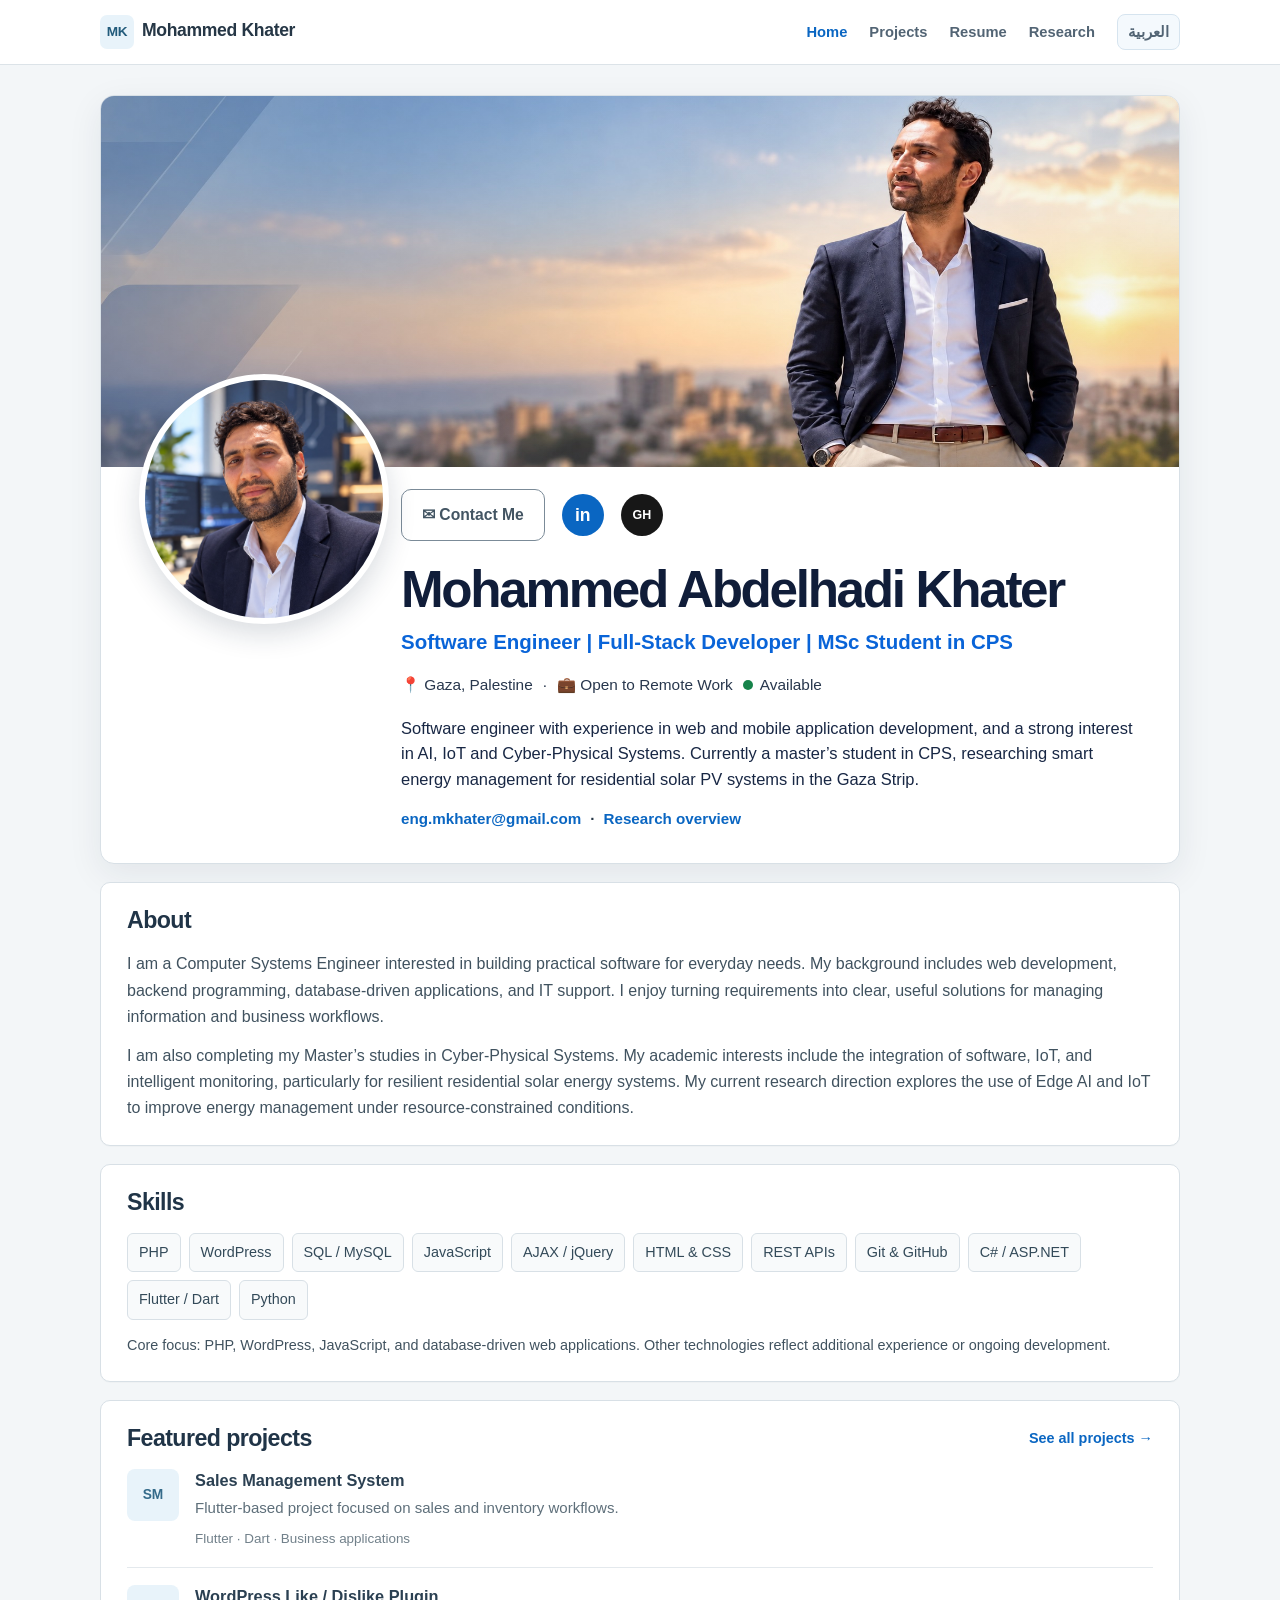
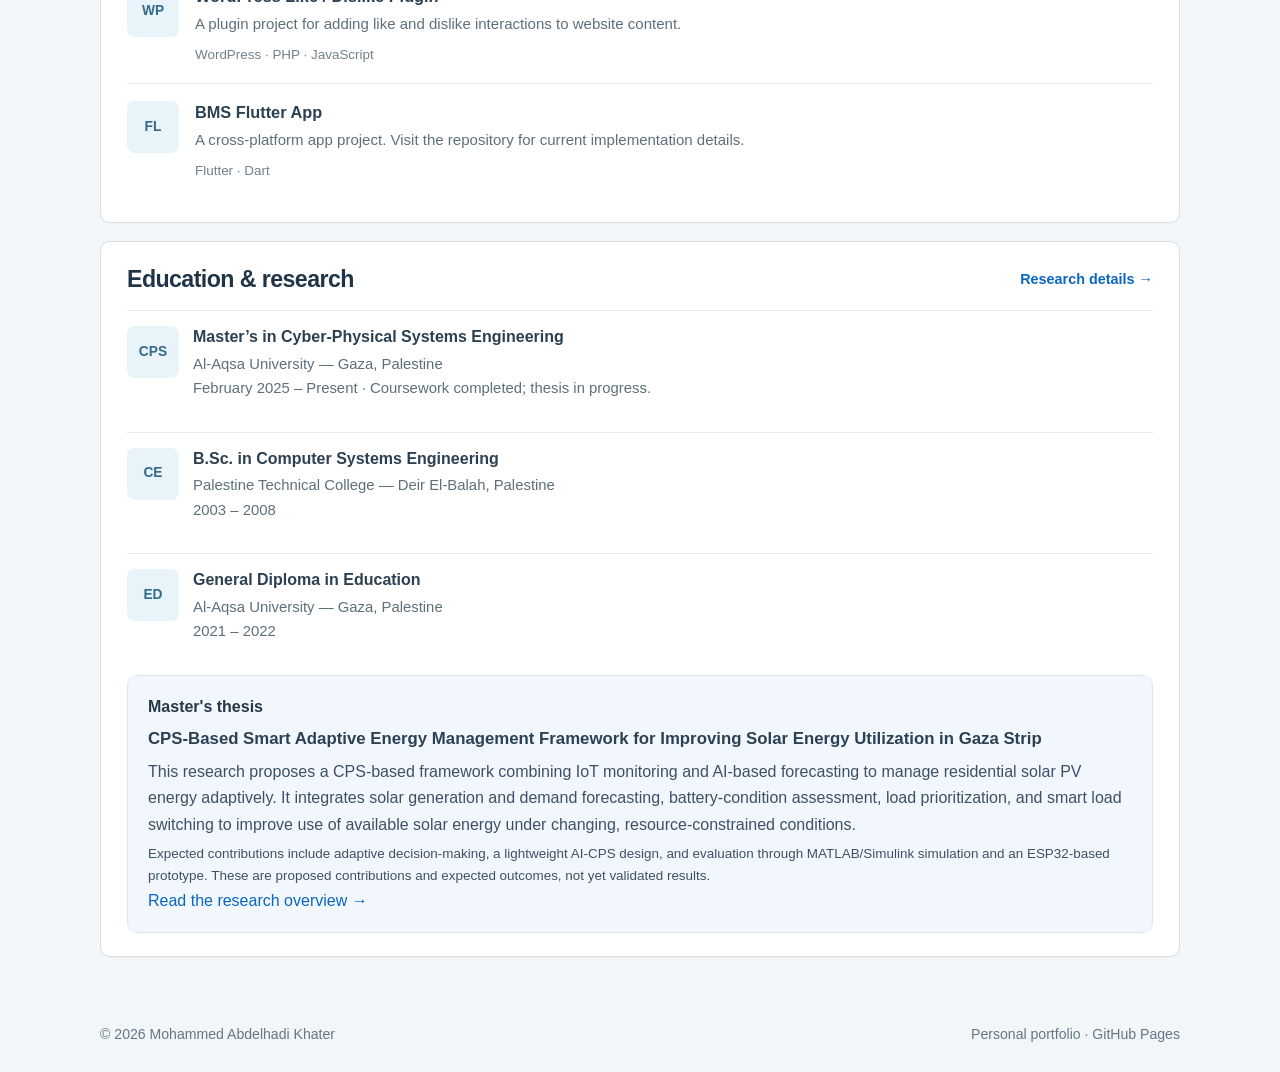
==== index.html @ 06e6055a "Remove CV download button beside profile photo" ====
<!doctype html>
<html lang="en">
<head>
<meta charset="utf-8">
<meta name="viewport" content="width=device-width, initial-scale=1">
<meta name="description" content="Mohammed Abdelhadi Khater — Computer Systems Engineer and software developer with interests in Cyber-Physical Systems, IoT, and Edge AI.">
<meta name="author" content="Mohammed Abdelhadi Khater">
<meta name="theme-color" content="#f3f6f8">
<title>Mohammed Abdelhadi Khater | Software & CPS</title>
<link rel="stylesheet" href="style.css">
</head>
<body class="profile-home">
<header class="site-header"><div class="wrap nav">
<a class="brand" href="index.html"><span class="brand-mark">MK</span>Mohammed Khater</a>
<nav class="nav-links" aria-label="Main navigation"><a class="active" href="index.html">Home</a><a href="projects.html">Projects</a><a href="resume.html">Resume</a><a href="research.html">Research</a><a class="language-switch" href="index-ar.html" onclick="localStorage.setItem(\'site-language\',\'ar\')">العربية</a></nav>
</div></header>
<main class="profile-layout wrap">
<div class="profile-main">
<section class="profile-card identity-card">
<div class="cover-photo" role="img" aria-label="Professional panoramic profile banner"></div>
<div class="identity-content">
<img class="profile-photo" src="assets/MohammedKhater_profile-photo.jpg" alt="Mohammed Khater profile photo">
<div class="identity-actions"><a class="btn" href="mailto:eng.mkhater@gmail.com">✉ Contact Me</a><a class="social-link" href="https://linkedin.com/in/makhater/" target="_blank" rel="noopener noreferrer" aria-label="LinkedIn">in</a><a class="social-link github-social" href="https://github.com/makhater" target="_blank" rel="noopener noreferrer" aria-label="GitHub">GH</a></div>
<h1>Mohammed Abdelhadi Khater</h1>
<p class="profile-headline">Software Engineer | Full-Stack Developer | MSc Student in CPS</p>
<p class="profile-location">📍 Gaza, Palestine <span>·</span> 💼 Open to Remote Work <span class="availability"><i></i> Available</span></p>
<p class="identity-summary">Software engineer with experience in web and mobile application development, and a strong interest in AI, IoT and Cyber-Physical Systems. Currently a master’s student in CPS, researching smart energy management for residential solar PV systems in the Gaza Strip.</p>
<div class="profile-links"><a href="mailto:eng.mkhater@gmail.com">eng.mkhater@gmail.com</a><span>·</span><a href="research.html">Research overview</a></div>
</div>
</section>
<section class="profile-card content-card" id="about"><div class="card-title"><h2>About</h2></div><p>I am a Computer Systems Engineer interested in building practical software for everyday needs. My background includes web development, backend programming, database-driven applications, and IT support. I enjoy turning requirements into clear, useful solutions for managing information and business workflows.</p><p>I am also completing my Master’s studies in Cyber-Physical Systems. My academic interests include the integration of software, IoT, and intelligent monitoring, particularly for resilient residential solar energy systems. My current research direction explores the use of Edge AI and IoT to improve energy management under resource-constrained conditions.</p></section>
<section class="profile-card content-card" id="skills"><div class="card-title"><h2>Skills</h2></div><div class="profile-skills"><span>PHP</span><span>WordPress</span><span>SQL / MySQL</span><span>JavaScript</span><span>AJAX / jQuery</span><span>HTML & CSS</span><span>REST APIs</span><span>Git & GitHub</span><span>C# / ASP.NET</span><span>Flutter / Dart</span><span>Python</span></div><p class="small">Core focus: PHP, WordPress, JavaScript, and database-driven web applications. Other technologies reflect additional experience or ongoing development.</p></section>
<section class="profile-card content-card"><div class="card-title"><h2>Featured projects</h2><a href="projects.html">See all projects →</a></div>
<a class="project-row" href="https://github.com/makhater/sales_management_system" target="_blank" rel="noopener noreferrer"><div class="project-icon">SM</div><div><h3>Sales Management System</h3><p>Flutter-based project focused on sales and inventory workflows.</p><span class="project-meta">Flutter · Dart · Business applications</span></div></a>
<a class="project-row" href="https://github.com/makhater/post-liking-plugin-wp" target="_blank" rel="noopener noreferrer"><div class="project-icon">WP</div><div><h3>WordPress Like / Dislike Plugin</h3><p>A plugin project for adding like and dislike interactions to website content.</p><span class="project-meta">WordPress · PHP · JavaScript</span></div></a>
<a class="project-row" href="https://github.com/makhater/BMS_Flutter_app" target="_blank" rel="noopener noreferrer"><div class="project-icon">FL</div><div><h3>BMS Flutter App</h3><p>A cross-platform app project. Visit the repository for current implementation details.</p><span class="project-meta">Flutter · Dart</span></div></a>
</section>
<section class="profile-card content-card" id="education"><div class="card-title"><h2>Education & research</h2><a href="research.html">Research details →</a></div><div class="education-row"><div class="education-icon">CPS</div><div><h3>Master’s in Cyber-Physical Systems Engineering</h3><p>Al-Aqsa University — Gaza, Palestine</p><p class="project-meta">February 2025 – Present · Coursework completed; thesis in progress.</p></div></div><div class="education-row"><div class="education-icon">CE</div><div><h3>B.Sc. in Computer Systems Engineering</h3><p>Palestine Technical College — Deir El-Balah, Palestine</p><p class="project-meta">2003 – 2008</p></div></div><div class="education-row"><div class="education-icon">ED</div><div><h3>General Diploma in Education</h3><p>Al-Aqsa University — Gaza, Palestine</p><p class="project-meta">2021 – 2022</p></div></div><div class="research-note"><strong>Master's thesis</strong><h3>CPS-Based Smart Adaptive Energy Management Framework for Improving Solar Energy Utilization in Gaza Strip</h3><p>This research proposes a CPS-based framework combining IoT monitoring and AI-based forecasting to manage residential solar PV energy adaptively. It integrates solar generation and demand forecasting, battery-condition assessment, load prioritization, and smart load switching to improve use of available solar energy under changing, resource-constrained conditions.</p><p class="project-meta">Expected contributions include adaptive decision-making, a lightweight AI-CPS design, and evaluation through MATLAB/Simulink simulation and an ESP32-based prototype. These are proposed contributions and expected outcomes, not yet validated results.</p><a href="research.html">Read the research overview →</a></div></section>
</div>
<aside class="profile-aside">
<section class="profile-card side-card"><h2>Contact</h2><p class="side-label">Email</p><a href="mailto:eng.mkhater@gmail.com">eng.mkhater@gmail.com</a><p class="side-label">Profiles</p><p><a href="https://github.com/makhater" target="_blank" rel="noopener noreferrer">GitHub ↗</a></p><p><a href="https://linkedin.com/in/makhater/" target="_blank" rel="noopener noreferrer">LinkedIn ↗</a></p></section>
<section class="profile-card side-card"><h2>Explore</h2><p><a href="projects.html">Projects and repositories →</a></p><p><a href="resume.html">Resume overview →</a></p><p><a href="research.html">Research interests →</a></p></section>
<section class="profile-card side-card"><h2>CV</h2><p>Download my English CV as a PDF.</p><a class="btn primary" href="https://github.com/makhater/cv/raw/main/Mohammed_Khater_CV.pdf" target="_blank" rel="noopener noreferrer">Download CV ↓</a><p><a href="resume.html">View resume details →</a></p></section>
</aside>
</main>
<footer class="footer"><div class="wrap footer-inner"><span>© <span id="year">2026</span> Mohammed Abdelhadi Khater</span><span>Personal portfolio · GitHub Pages</span></div></footer>
<script>document.getElementById('year').textContent=new Date().getFullYear();(function(){var choice=localStorage.getItem('site-language');var lang=(navigator.language||'en').toLowerCase();if(!choice&&lang.startsWith('ar'))location.replace('index-ar.html');})();</script>
</body></html>
---- style.css ----
/* Shared theme: clean, restrained sky blue, white, and soft gray. */
:root{--sky:#e7f3fa;--blue:#70b5dc;--blue-dark:#0a66c2;--ink:#263746;--muted:#647789;--paper:#f3f6f8;--white:#fff;--soft:#f7fafc;--line:#dce3e8;--shadow:0 1px 2px rgba(0,0,0,.05);--radius:12px}
*{box-sizing:border-box}html{scroll-behavior:smooth;scroll-padding-top:90px}body{margin:0;background:var(--paper);color:var(--ink);font:16px/1.65 -apple-system,BlinkMacSystemFont,"Segoe UI",Roboto,Helvetica,Arial,sans-serif}a{color:var(--blue-dark);text-decoration:none}a:hover{text-decoration:underline;color:#004182}.wrap{width:min(1080px,calc(100% - 40px));margin:auto}.site-header{position:sticky;top:0;z-index:10;background:rgba(255,255,255,.97);border-bottom:1px solid var(--line)}.nav{min-height:64px;display:flex;align-items:center;justify-content:space-between;gap:22px}.brand{font-weight:750;font-size:1.1rem;color:var(--ink);letter-spacing:-.02em}.brand-mark{display:inline-grid;place-items:center;background:#e8f3fa;color:#225b7b;border-radius:7px;width:34px;height:34px;margin-right:8px;font-size:.85rem}.nav-links{display:flex;align-items:center;gap:22px;flex-wrap:wrap}.nav-links a{font-size:.92rem;color:#526474;font-weight:600}.nav-links a.active,.nav-links a:hover{color:var(--blue-dark);text-decoration:none}
.hero{padding:88px 0 82px;background:linear-gradient(120deg,#f3faff 0%,#fff 68%);border-bottom:1px solid var(--line)}.eyebrow,.kicker{font-size:.78rem;font-weight:800;letter-spacing:.12em;text-transform:uppercase;color:var(--blue-dark)}h1{font-size:clamp(2.6rem,6vw,4.5rem);line-height:1.08;letter-spacing:-.055em;margin:17px 0 20px;color:#203447}h1 span{color:var(--blue-dark)}h2{font-size:clamp(1.5rem,3vw,2rem);line-height:1.25;letter-spacing:-.025em;margin:0 0 12px;color:#203447}h3{line-height:1.35;color:#2b4052;margin:0 0 7px}.lead{max-width:760px;font-size:1.15rem;color:#5d7182;margin:0}.intro{max-width:760px;color:var(--muted);margin:0 0 26px}.actions{display:flex;gap:10px;flex-wrap:wrap;margin-top:24px}.btn{display:inline-flex;align-items:center;justify-content:center;gap:8px;padding:9px 15px;border-radius:22px;border:1px solid #7b8b98;background:#fff;color:#435563;font-weight:650;font-size:.94rem}.btn:hover{background:#edf6fb;border-color:var(--blue-dark);text-decoration:none}.btn.primary{background:var(--blue-dark);border-color:var(--blue-dark);color:#fff}.btn.primary:hover{background:#004182}.note{font-size:.85rem;color:var(--muted);margin-top:12px}.section{padding:64px 0;border-bottom:1px solid var(--line)}.section-head{margin-bottom:26px}.grid{display:grid;grid-template-columns:repeat(2,minmax(0,1fr));gap:18px}.card{padding:24px;border:1px solid var(--line);border-radius:var(--radius);background:#fff;box-shadow:var(--shadow)}.card.soft{background:#f8fbfd}.card p{margin:0;color:var(--muted)}.tags,.skills{display:flex;gap:8px;flex-wrap:wrap;margin-top:16px}.tag,.skill{display:inline-block;padding:5px 10px;border-radius:999px;background:#f0f8fd;border:1px solid #d5eaf7;color:#3b6e8d;font-size:.84rem}.skill{padding:8px 12px;border-radius:9px;font-weight:600}.card-link{display:inline-flex;margin-top:16px;font-weight:700}.timeline{border-left:2px solid #d7e9f5;padding-left:22px;display:grid;gap:24px}.timeline-item{position:relative}.timeline-item:before{content:"";position:absolute;left:-29px;top:9px;width:11px;height:11px;background:var(--blue);border:3px solid #e5f4fd;border-radius:50%}.timeline-item p{margin:4px 0 0;color:var(--muted)}.callout{background:#f2f9fe;border:1px solid #d5eaf7;border-radius:var(--radius);padding:24px}.contact-panel{display:flex;align-items:center;justify-content:space-between;gap:24px;padding:28px;background:#f7fafc;border:1px solid var(--line);border-radius:var(--radius)}.contact-panel p{margin:0;color:var(--muted)}.page-hero{padding:54px 0;background:linear-gradient(120deg,#f3faff,#fff);border-bottom:1px solid var(--line)}.page-hero h1{font-size:clamp(2.2rem,5vw,3.4rem);margin:10px 0}.small{font-size:.9rem;color:var(--muted)}.footer{padding:26px 0;color:var(--muted);font-size:.88rem}.footer-inner{display:flex;justify-content:space-between;gap:14px;flex-wrap:wrap}
/* LinkedIn-inspired personal profile layout */
.profile-home{background:#f3f6f8}.profile-layout{display:grid;grid-template-columns:minmax(0, min(730px, 1fr)) 280px;gap:20px;align-items:start;padding-top:24px;padding-bottom:40px}.profile-main,.profile-aside{display:grid;gap:12px;min-width:0}.profile-card{background:#fff;border:1px solid #d8e0e6;border-radius:10px;overflow:hidden;box-shadow:0 1px 1px rgba(0,0,0,.025)}.cover-photo{height:180px;position:relative;overflow:hidden;background:linear-gradient(115deg,#dcecf5 0%,#c9e2f1 48%,#eaf3f8 100%)}.cover-photo:after{content:"";position:absolute;inset:0;background:linear-gradient(135deg,transparent 0 45%,rgba(255,255,255,.42) 45% 46%,transparent 46% 66%,rgba(67,132,168,.08) 66% 100%)}.cover-line{position:absolute;border:1px solid rgba(49,113,151,.18);border-radius:50%;transform:rotate(-18deg)}.cover-line-one{width:520px;height:240px;right:-100px;top:-130px}.cover-line-two{width:440px;height:220px;right:20px;top:70px}.identity-content{padding:0 26px 24px;position:relative}.profile-photo{display:block;width:230px;height:230px;border-radius:50%;object-fit:contain;object-position:center top;border:7px solid #fff;outline:2px solid #d8e0e6;margin-top:-120px;position:relative;background:#e7f3fa;box-shadow:0 2px 5px rgba(0,0,0,.14)}.identity-actions{display:flex;gap:9px;justify-content:flex-end;margin-top:12px;flex-wrap:wrap}.identity-content h1{font-size:clamp(1.8rem,4vw,2.25rem);line-height:1.2;letter-spacing:-.035em;margin:12px 0 7px;color:#1d2b34}.profile-headline{font-size:1.04rem;color:#354957;margin:0;max-width:650px}.profile-location{font-size:.9rem;color:#667782;margin:7px 0 16px}.identity-summary{color:#465966;margin:0 0 14px;max-width:670px}.profile-links{display:flex;align-items:center;gap:9px;flex-wrap:wrap;font-size:.91rem;font-weight:600}.content-card{padding:23px 26px}.card-title{display:flex;align-items:center;justify-content:space-between;gap:12px;margin-bottom:16px}.card-title h2{font-size:1.45rem;margin:0}.card-title>a{font-size:.9rem;font-weight:650}.content-card>p{color:#40525f;margin:0 0 12px}.content-card>p:last-child{margin-bottom:0}.profile-skills{display:flex;gap:8px;flex-wrap:wrap}.profile-skills span{display:inline-block;padding:7px 11px;border:1px solid #d8e0e6;border-radius:6px;background:#f8fafb;color:#334a59;font-size:.9rem}.content-card .small{margin-top:14px}.project-row{display:grid;grid-template-columns:54px minmax(0,1fr);gap:14px;padding:17px 0;border-top:1px solid #e4e9ed;color:inherit}.project-row:first-of-type{border-top:0;padding-top:0}.project-row:hover{text-decoration:none}.project-row:hover h3{color:var(--blue-dark);text-decoration:underline}.project-icon,.education-icon{width:52px;height:52px;border-radius:8px;background:#e8f3fa;color:#356b8a;display:grid;place-items:center;font-weight:800;font-size:.86rem}.project-row h3{margin:0 0 5px;font-size:1.02rem}.project-row p{margin:0;color:#5e6f7a;font-size:.94rem}.project-meta{display:block;margin-top:7px;color:#71808a;font-size:.84rem}.education-row{display:grid;grid-template-columns:52px minmax(0,1fr);gap:14px;padding:15px 0;border-top:1px solid #e4e9ed}.education-row:first-of-type{border-top:0;padding-top:0}.education-row h3{font-size:1rem;margin:0 0 4px}.education-row p{margin:0;color:#5e6f7a;font-size:.93rem}.research-note{background:#f7fafc;border:1px solid #e1e8ed;border-radius:8px;padding:15px;margin-top:10px}.research-note p{color:#5e6f7a;margin:5px 0 0}.side-card{padding:19px 20px}.side-card h2{font-size:1.15rem;margin-bottom:13px}.side-card p{margin:8px 0;color:#526571;font-size:.92rem}.side-card .side-label{font-size:.78rem;text-transform:uppercase;letter-spacing:.06em;font-weight:750;color:#7a8993;margin-top:15px}.side-card .btn{margin-top:5px}.profile-home .footer{background:#f3f6f8}.profile-home .footer-inner{max-width:1080px}
@media(max-width:850px){.profile-layout{grid-template-columns:minmax(0,1fr)}.profile-aside{grid-template-columns:repeat(2,minmax(0,1fr))}.profile-aside .side-card:last-child{grid-column:1/-1}}@media(max-width:620px){.wrap{width:min(100% - 24px,1080px)}.nav{align-items:flex-start;flex-direction:column;padding:10px 0}.nav-links{gap:14px}.profile-layout{padding-top:12px;gap:10px}.profile-aside{grid-template-columns:1fr}.profile-aside .side-card:last-child{grid-column:auto}.cover-photo{height:130px}.identity-content{padding:0 18px 20px}.profile-photo{width:180px;height:180px;margin-top:-92px}.identity-actions{justify-content:flex-start;margin-top:12px}.content-card{padding:19px}.card-title{align-items:flex-start;flex-direction:column}.project-row{grid-template-columns:44px minmax(0,1fr);gap:11px}.project-icon,.education-icon{width:44px;height:44px}}


/* Homepage hero refresh: panoramic banner and overlapping portrait */
.profile-home .profile-layout{display:block;width:min(1080px,calc(100% - 40px));padding-top:30px}
.profile-home .profile-main{display:block}
.profile-home .identity-card{overflow:hidden;border-radius:14px;box-shadow:0 10px 34px rgba(22,42,70,.08)}
.profile-home .cover-photo{height:clamp(230px,29vw,390px);background-color:#b9d3e8;background-image:url("assets/MohammedKhater_profile-banner.jpg");background-size:cover;background-position:center 43%;position:relative}
.profile-home .cover-photo:after{content:"";position:absolute;inset:0;background:linear-gradient(90deg,rgba(14,38,75,.12),transparent 48%,rgba(15,30,53,.04))}
.profile-home .identity-content{padding:0 38px 32px 300px;min-height:255px;position:relative}
.profile-home .profile-photo{width:250px;height:250px;object-fit:cover;object-position:center 25%;position:absolute;left:38px;top:-115px;margin:0;border:6px solid #fff;outline:0;box-shadow:0 10px 28px rgba(16,35,60,.16);background:#e7f3fa}
.profile-home .identity-actions{justify-content:flex-start;align-items:center;margin:22px 0 0;gap:12px}
.profile-home .identity-actions .btn{border-radius:10px;padding:12px 20px;font-size:.98rem}
.profile-home .identity-actions .btn.primary{box-shadow:0 4px 12px rgba(10,102,194,.18)}
.profile-home .identity-content h1{font-size:clamp(2rem,4vw,3.2rem);margin:18px 0 4px;color:#101d39;letter-spacing:-.045em}
.profile-home .profile-headline{font-size:clamp(1rem,1.6vw,1.35rem);font-weight:700;color:#0964d8;max-width:none}
.profile-home .profile-location{display:flex;gap:10px;align-items:center;flex-wrap:wrap;color:#28374d;margin:14px 0 18px;font-size:.96rem}
.profile-home .availability{display:inline-flex;align-items:center;gap:7px}
.profile-home .availability i{width:10px;height:10px;border-radius:50%;background:#16834a;display:inline-block}
.profile-home .identity-summary{max-width:900px;font-size:1.03rem;color:#182744;line-height:1.55}
.profile-home .profile-links{font-size:.95rem}
.profile-home .social-link{display:inline-grid;place-items:center;width:42px;height:42px;border-radius:50%;background:#0a66c2;color:#fff;font-weight:800;font-size:1.1rem;margin-left:5px}
.profile-home .social-link.github-social{background:#171717;font-size:.78rem}
.profile-home .profile-aside{display:none}
.profile-home .content-card{margin-top:18px}
.profile-home .education-row{display:flex;gap:14px;align-items:flex-start;margin:16px 0}
.profile-home .research-note{margin-top:16px;padding:18px 20px;background:#f2f7fd;border:1px solid #d9e8f8;border-radius:10px}
.profile-home .research-note h3{font-size:1.05rem;margin:8px 0}
.profile-home .research-note p{color:#3e5065}
@media(max-width:760px){
 .profile-home .profile-layout{width:min(1080px,calc(100% - 40px));padding-top:14px}
 .profile-home .cover-photo{height:220px;background-position:62% center}
 .profile-home .identity-content{padding:0 20px 24px;min-height:0}
 .profile-home .profile-photo{width:142px;height:142px;top:-76px;left:20px;border-width:4px}
 .profile-home .identity-actions{margin-top:20px;justify-content:flex-start}
 .profile-home .identity-actions .btn{padding:10px 13px;font-size:.88rem}
 .profile-home .identity-content h1{font-size:clamp(1.7rem,7vw,2.3rem);margin-top:18px}
 .profile-home .profile-headline{font-size:1rem}
 .profile-home .profile-location{font-size:.88rem;gap:7px}
 .profile-home .identity-summary{font-size:.96rem}
 .profile-home .social-link{width:36px;height:36px}
}
@media(max-width:420px){
 .profile-home .cover-photo{height:190px}
 .profile-home .profile-photo{width:118px;height:118px;top:-62px}
 .profile-home .identity-actions{gap:8px}
 .profile-home .identity-actions .btn{padding:9px 10px}
 .profile-home .identity-content h1{font-size:1.65rem}
}


/* Arabic homepage: right-to-left layout while preserving the shared visual identity */
.arabic-home{direction:rtl;text-align:right;font-family:Tahoma,"Segoe UI",Arial,sans-serif}
.arabic-home .nav{direction:rtl}
.arabic-home .brand-mark{margin-right:0;margin-left:8px}
.arabic-home .profile-layout{direction:rtl}
.arabic-home .identity-content{padding:0 300px 32px 38px}
.arabic-home .profile-photo{left:auto;right:38px}
.arabic-home .identity-actions{justify-content:flex-start}
.arabic-home .profile-location{direction:rtl}
.arabic-home .profile-location .availability{direction:rtl}
.arabic-home .social-link{margin-left:0;margin-right:5px}
.arabic-home .education-row{direction:rtl}
.arabic-home .research-note h3[dir="ltr"]{text-align:left}
.arabic-home .project-row{direction:rtl;text-align:right}
.arabic-home .footer-inner{direction:rtl}
.arabic-home .language-switch{border:1px solid #d6e4ef;border-radius:8px;padding:5px 10px;background:#f4f9fd;color:#075eb7}
@media(max-width:760px){
 .arabic-home .identity-content{padding:0 20px 24px}
 .arabic-home .profile-photo{left:auto;right:20px}
 .arabic-home .identity-actions{justify-content:flex-start}
}

/* Shared RTL layout for translated inner pages */
.arabic-page{direction:rtl;text-align:right;font-family:Tahoma,"Segoe UI",Arial,sans-serif}
.arabic-page .nav{direction:rtl}
.arabic-page .brand-mark{margin-right:0;margin-left:8px}
.arabic-page .footer-inner{direction:rtl}
.arabic-page .language-switch,.language-switch{border:1px solid #d6e4ef;border-radius:8px;padding:5px 10px;background:#f4f9fd;color:#075eb7;white-space:nowrap}
.arabic-page .timeline{border-left:0;border-right:2px solid #d7e9f5;padding-left:0;padding-right:22px}
.arabic-page .timeline-item:before{left:auto;right:-29px}
.arabic-page .card-link{margin-inline-start:0}
.arabic-page ul{padding-inline-start:0;padding-inline-end:1.4rem}
.arabic-page .callout p[dir="ltr"]{text-align:left}
@media(max-width:620px){.arabic-page .nav{align-items:flex-start}}


/* Arabic mobile refinement: keep the portrait unobstructed and mirror the cover */
.arabic-home .cover-photo{transform:scaleX(-1)}
@media(max-width:760px){
  .arabic-home .identity-actions .btn.primary{display:none}
}
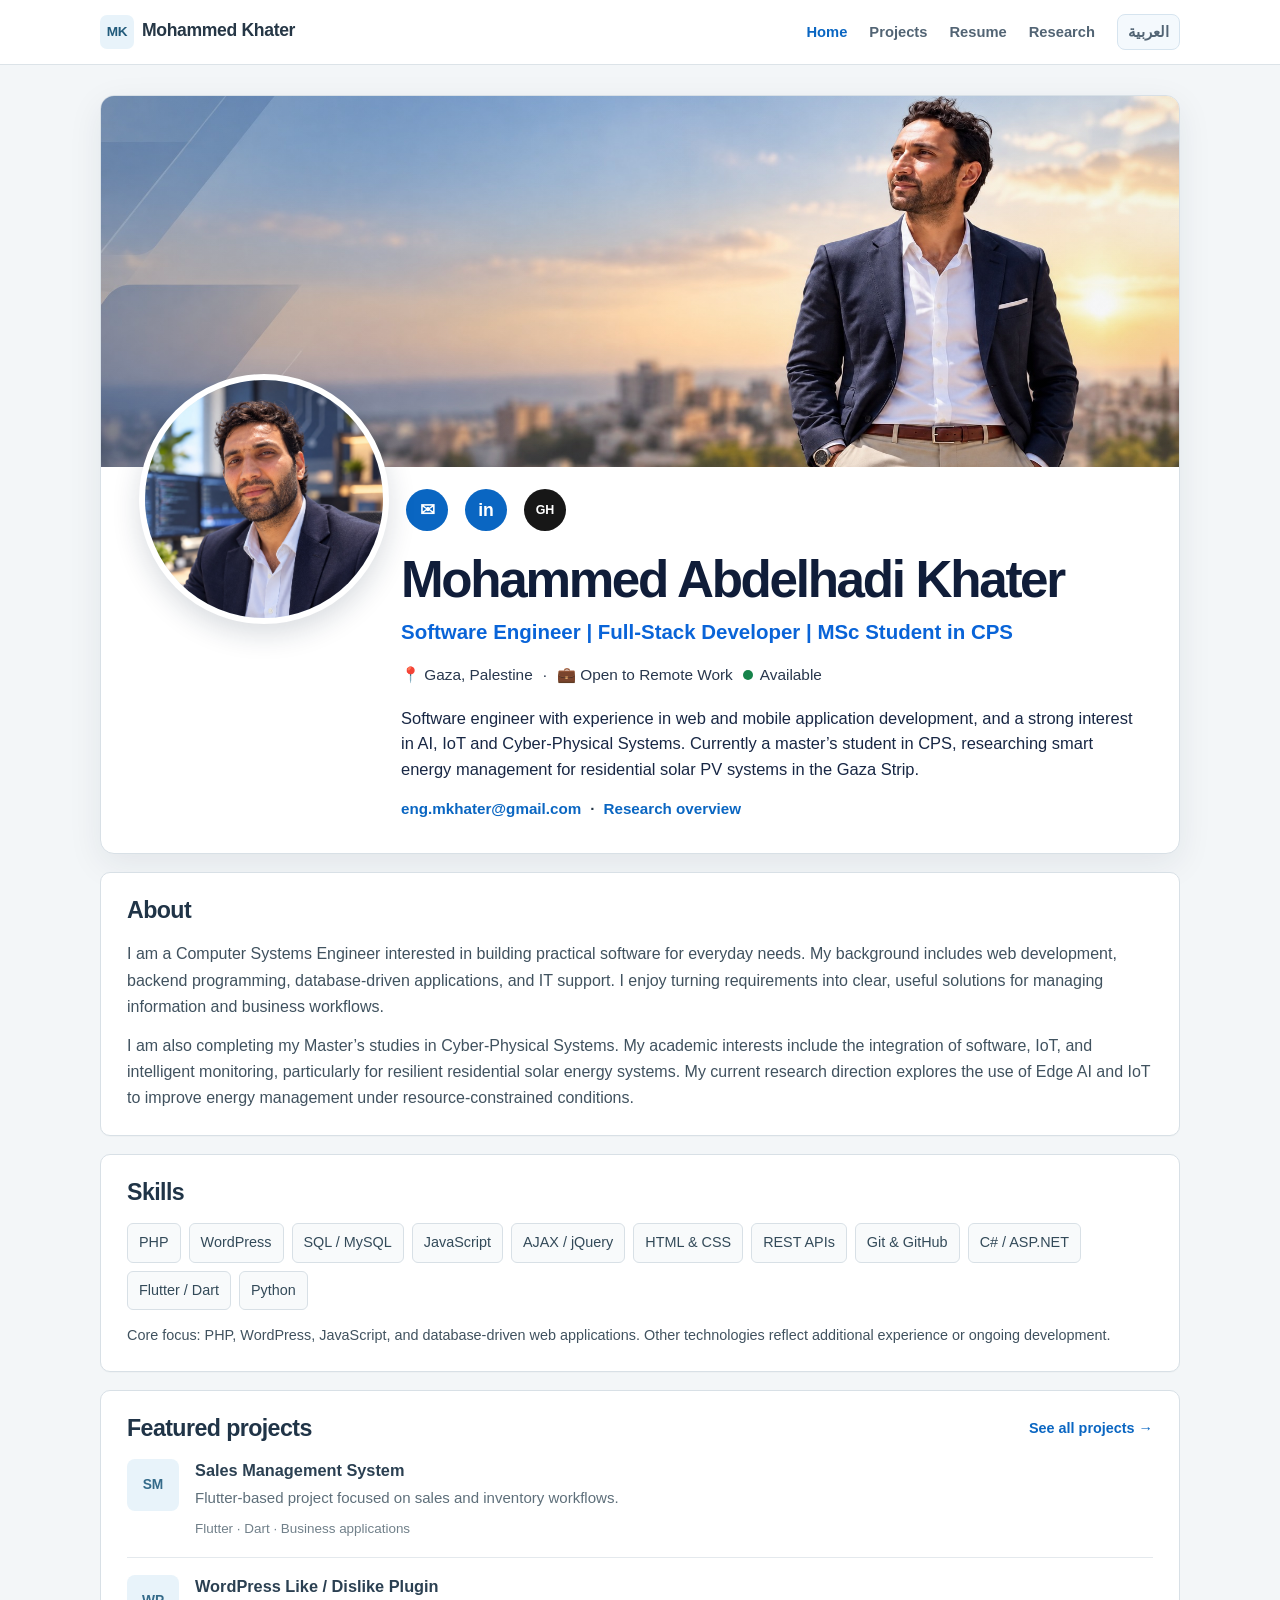
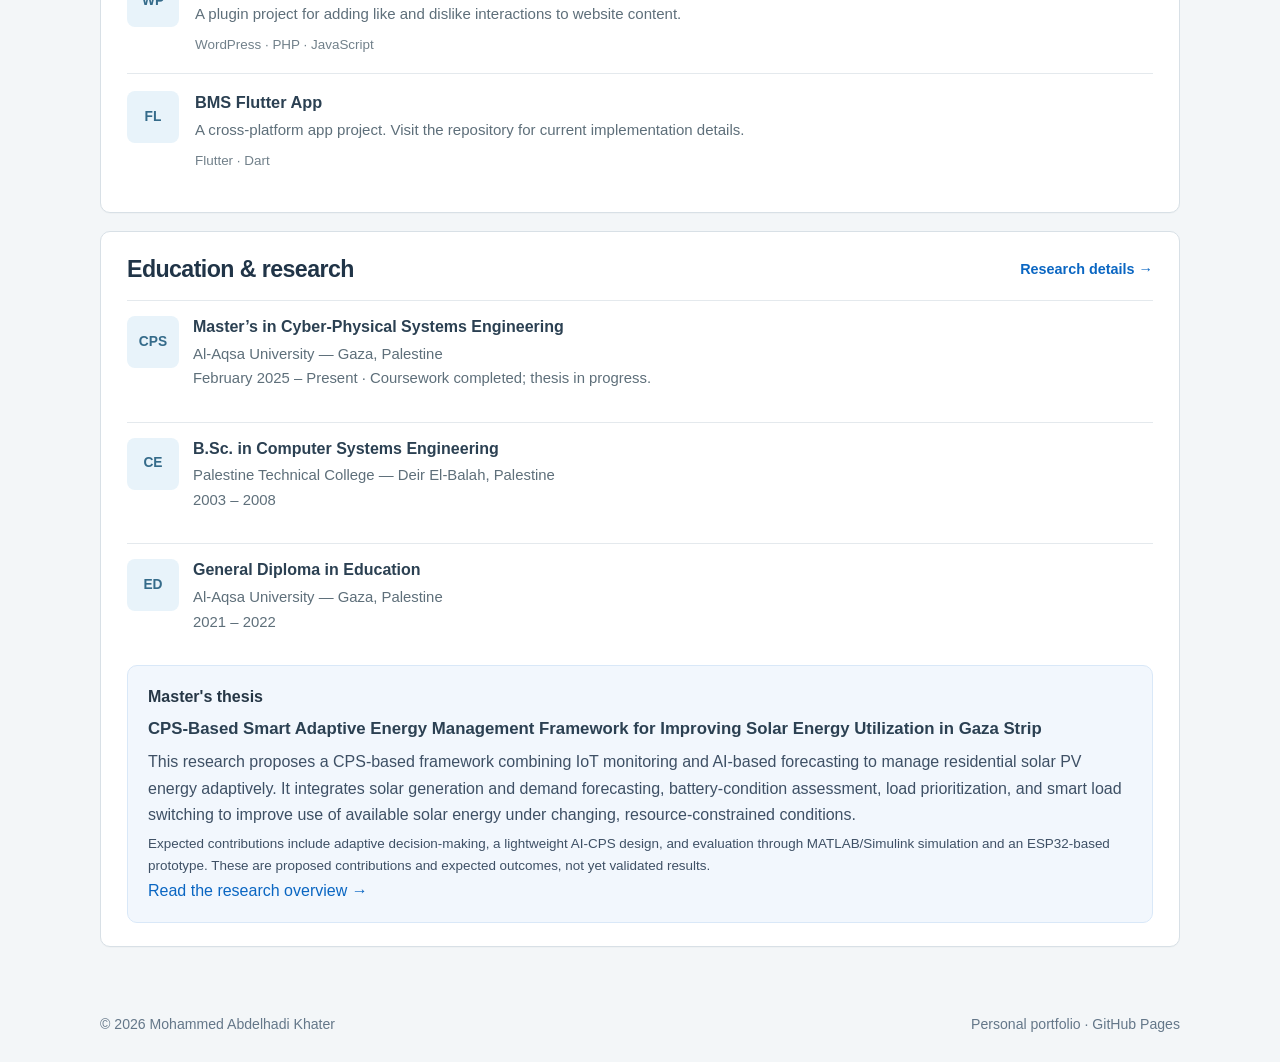
==== commit e92ac6e2: "Replace homepage contact button with email icon" ====
--- a/index.html
+++ b/index.html
@@ -20,7 +20,7 @@
 <div class="cover-photo" role="img" aria-label="Professional panoramic profile banner"></div>
 <div class="identity-content">
 <img class="profile-photo" src="assets/MohammedKhater_profile-photo.jpg" alt="Mohammed Khater profile photo">
-<div class="identity-actions"><a class="btn" href="mailto:eng.mkhater@gmail.com">✉ Contact Me</a><a class="social-link" href="https://linkedin.com/in/makhater/" target="_blank" rel="noopener noreferrer" aria-label="LinkedIn">in</a><a class="social-link github-social" href="https://github.com/makhater" target="_blank" rel="noopener noreferrer" aria-label="GitHub">GH</a></div>
+<div class="identity-actions"><a class="social-link email-social" href="mailto:eng.mkhater@gmail.com" aria-label="Email" title="Email">✉</a><a class="social-link" href="https://linkedin.com/in/makhater/" target="_blank" rel="noopener noreferrer" aria-label="LinkedIn">in</a><a class="social-link github-social" href="https://github.com/makhater" target="_blank" rel="noopener noreferrer" aria-label="GitHub">GH</a></div>
 <h1>Mohammed Abdelhadi Khater</h1>
 <p class="profile-headline">Software Engineer | Full-Stack Developer | MSc Student in CPS</p>
 <p class="profile-location">📍 Gaza, Palestine <span>·</span> 💼 Open to Remote Work <span class="availability"><i></i> Available</span></p>
--- a/style.css
+++ b/style.css
@@ -96,3 +96,7 @@
 @media(max-width:760px){
   .arabic-home .identity-actions .btn.primary{display:none}
 }
+
+
+/* Use IBM Plex Sans Arabic only on Arabic-language pages */
+.arabic-home,.arabic-page{font-family:"IBM Plex Sans Arabic",sans-serif}
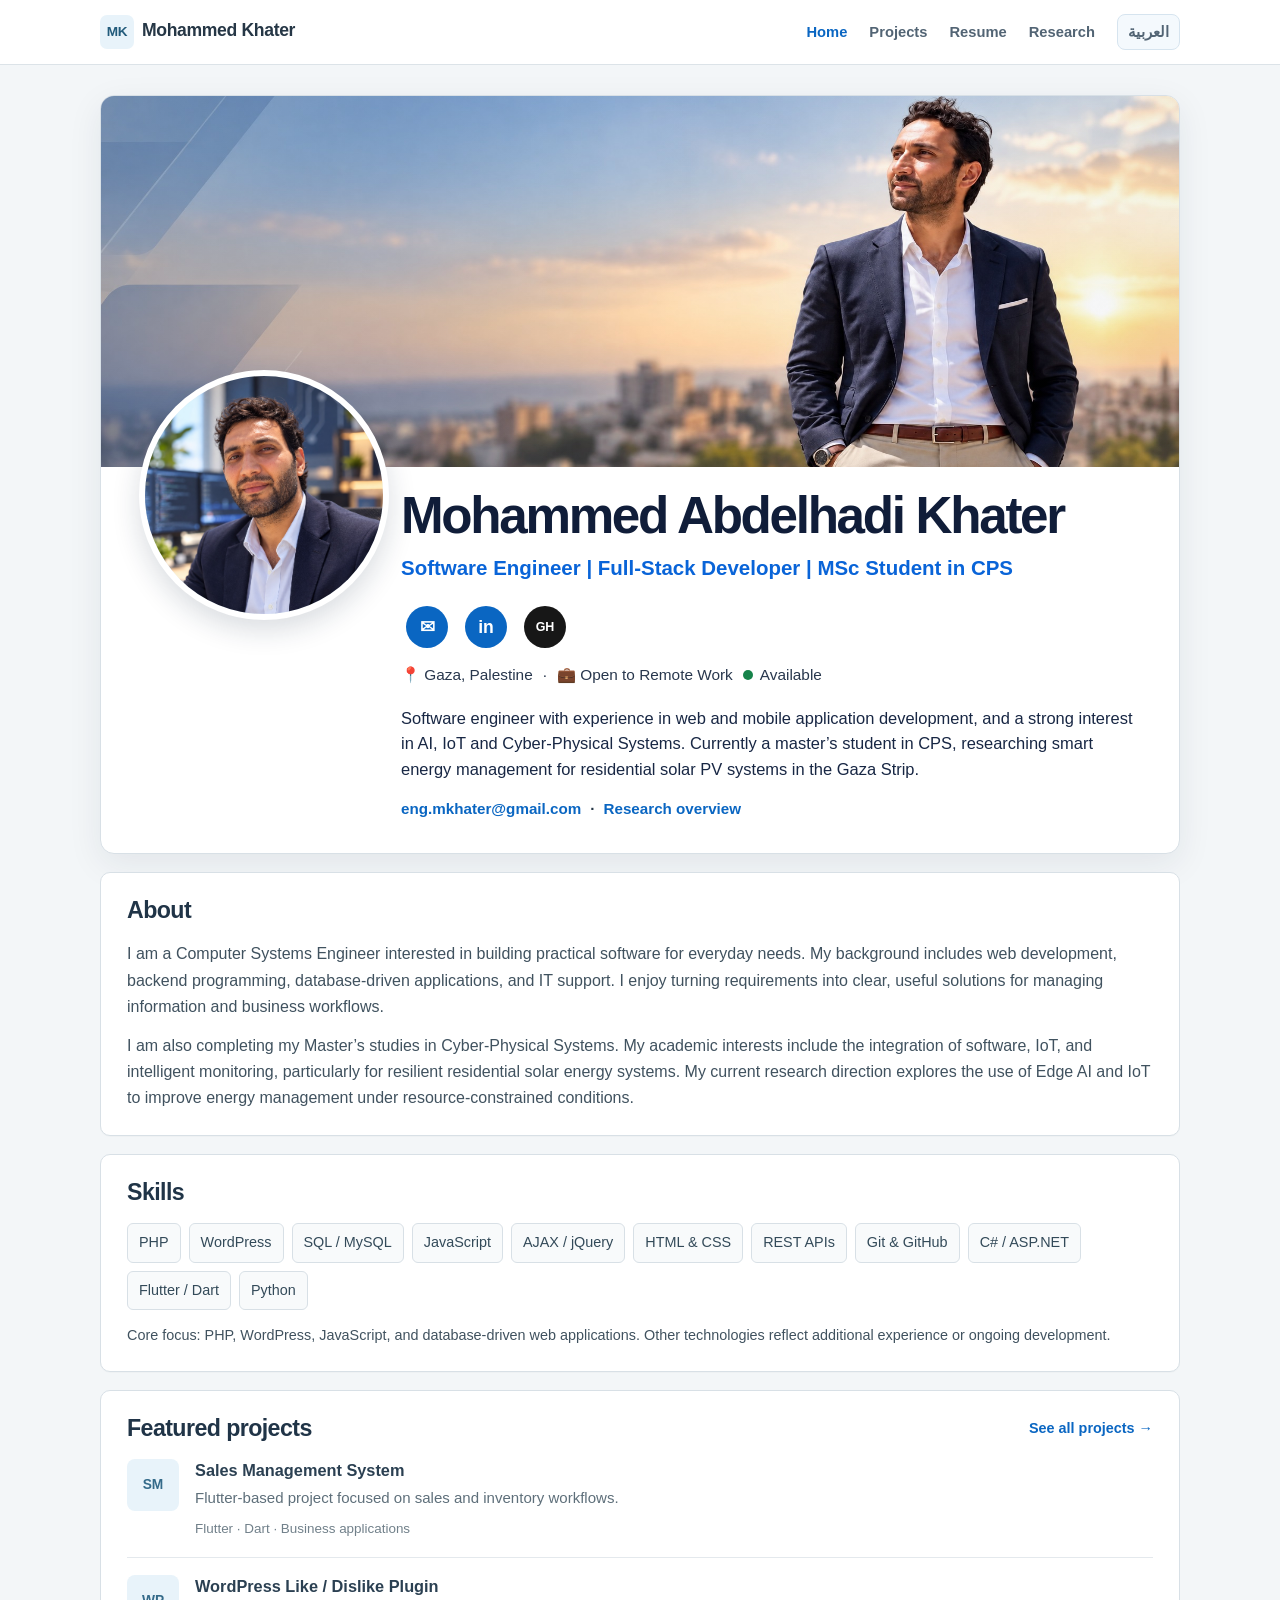
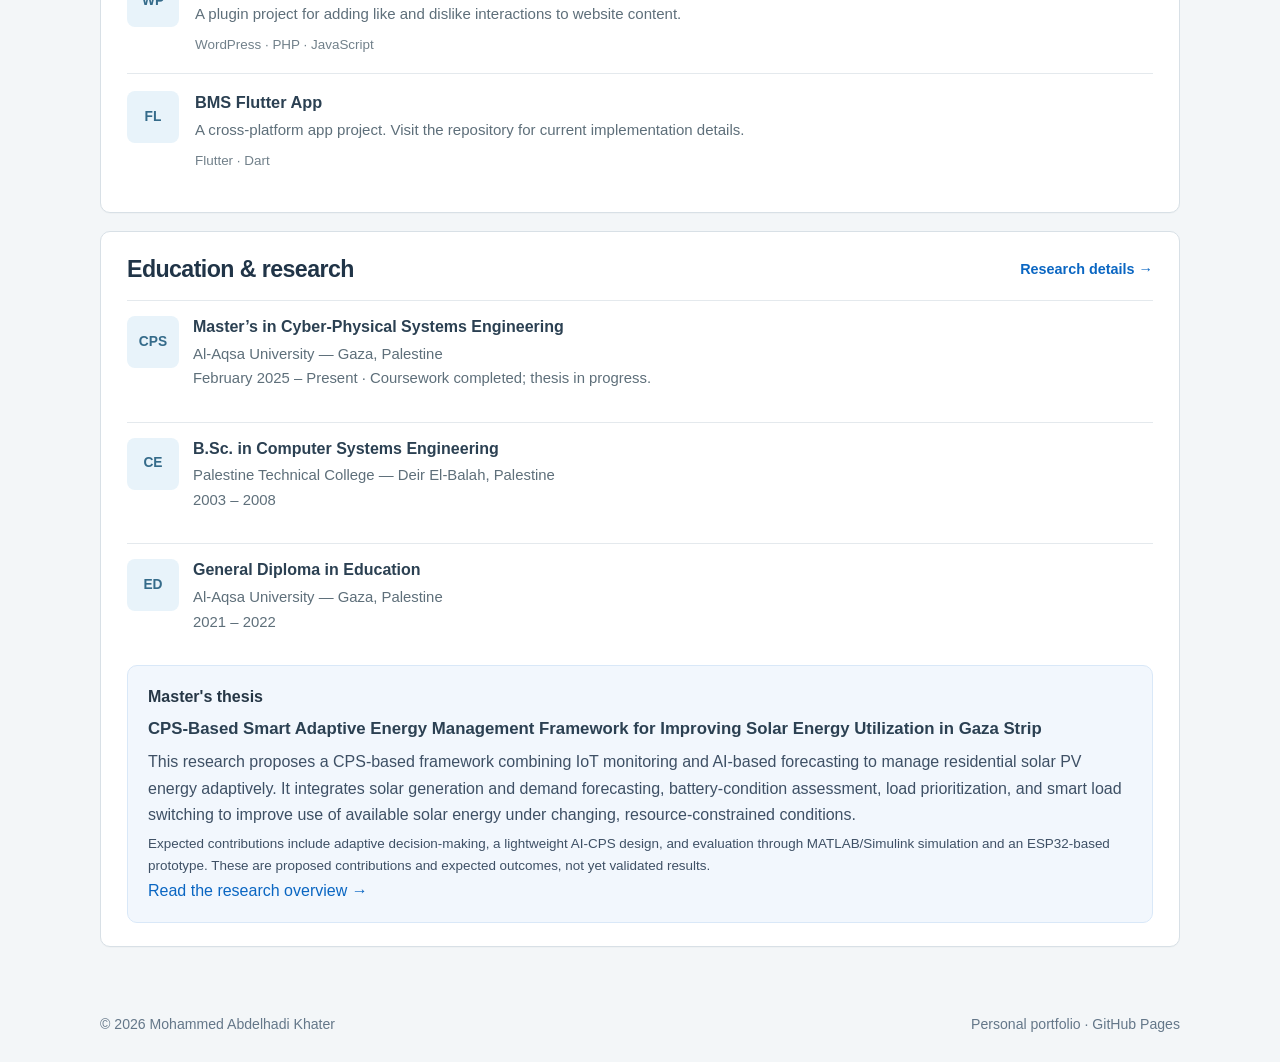
==== commit 4f791c8f: "Move social icons beside profile heading" ====
--- a/index.html
+++ b/index.html
@@ -20,9 +20,10 @@
 <div class="cover-photo" role="img" aria-label="Professional panoramic profile banner"></div>
 <div class="identity-content">
 <img class="profile-photo" src="assets/MohammedKhater_profile-photo.jpg" alt="Mohammed Khater profile photo">
-<div class="identity-actions"><a class="social-link email-social" href="mailto:eng.mkhater@gmail.com" aria-label="Email" title="Email">✉</a><a class="social-link" href="https://linkedin.com/in/makhater/" target="_blank" rel="noopener noreferrer" aria-label="LinkedIn">in</a><a class="social-link github-social" href="https://github.com/makhater" target="_blank" rel="noopener noreferrer" aria-label="GitHub">GH</a></div>
+<div class="profile-title-row"><div class="profile-title-text">
 <h1>Mohammed Abdelhadi Khater</h1>
 <p class="profile-headline">Software Engineer | Full-Stack Developer | MSc Student in CPS</p>
+</div><div class="identity-actions"><a class="social-link email-social" href="mailto:eng.mkhater@gmail.com" aria-label="Email" title="Email">✉</a><a class="social-link" href="https://linkedin.com/in/makhater/" target="_blank" rel="noopener noreferrer" aria-label="LinkedIn">in</a><a class="social-link github-social" href="https://github.com/makhater" target="_blank" rel="noopener noreferrer" aria-label="GitHub">GH</a></div></div>
 <p class="profile-location">📍 Gaza, Palestine <span>·</span> 💼 Open to Remote Work <span class="availability"><i></i> Available</span></p>
 <p class="identity-summary">Software engineer with experience in web and mobile application development, and a strong interest in AI, IoT and Cyber-Physical Systems. Currently a master’s student in CPS, researching smart energy management for residential solar PV systems in the Gaza Strip.</p>
 <div class="profile-links"><a href="mailto:eng.mkhater@gmail.com">eng.mkhater@gmail.com</a><span>·</span><a href="research.html">Research overview</a></div>
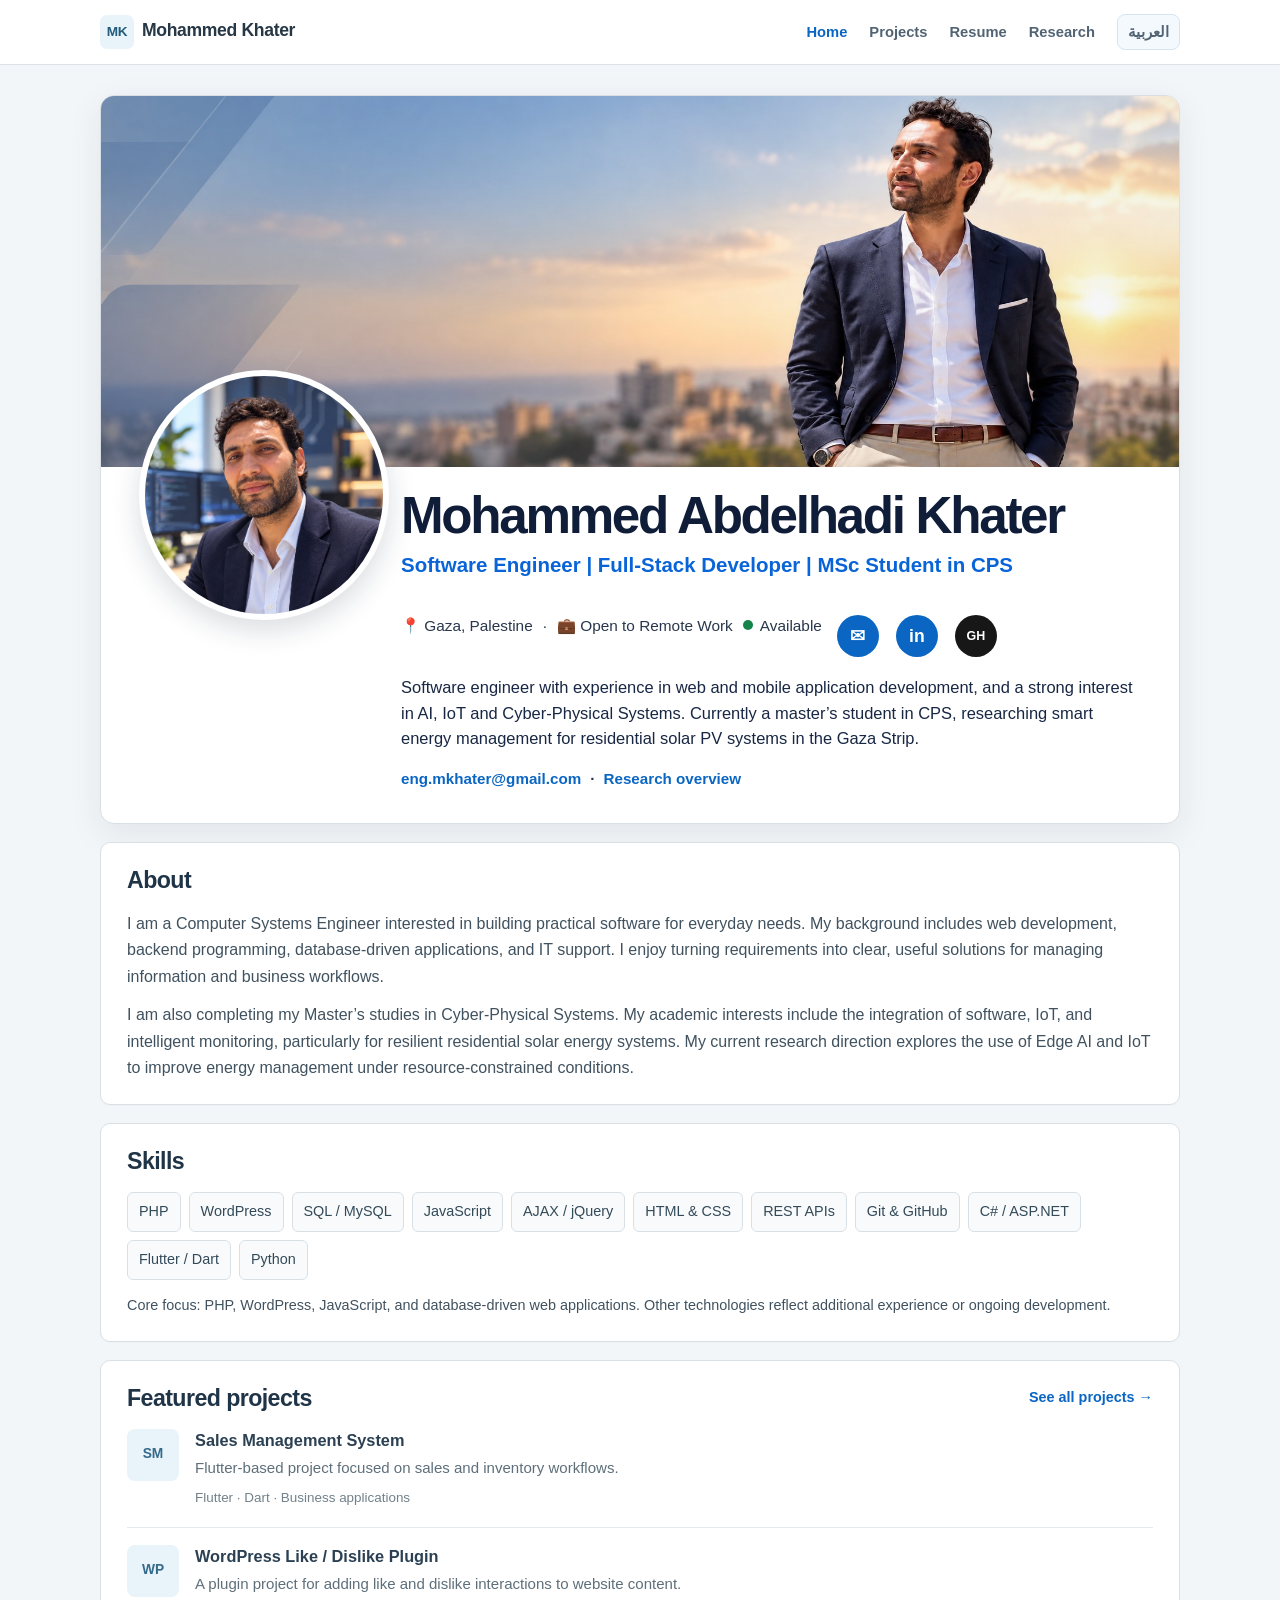
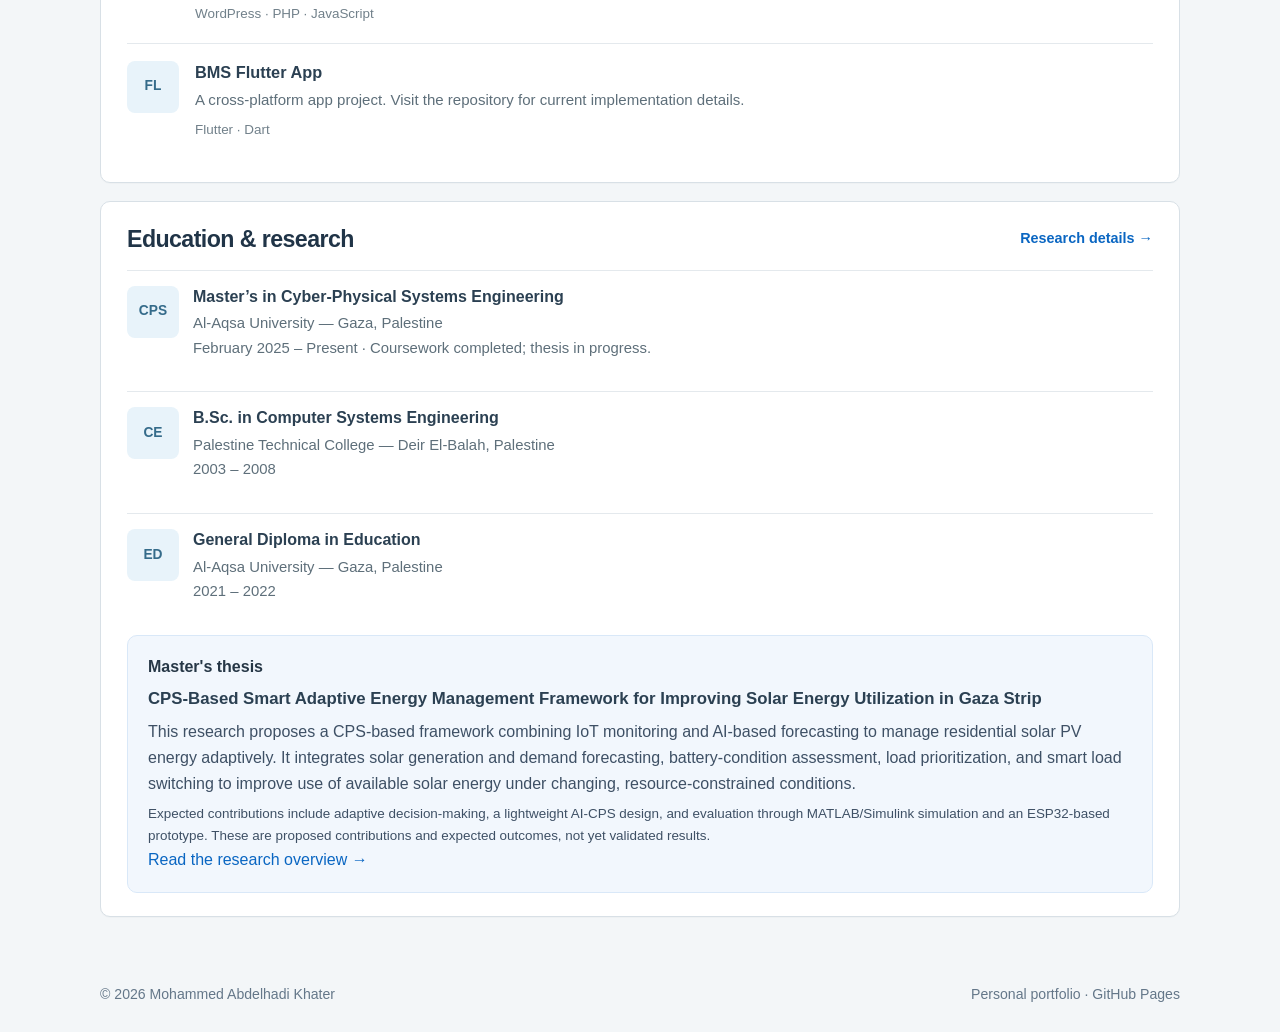
==== commit d9e7e810: "Place contact icons at end of profile details line" ====
--- a/index.html
+++ b/index.html
@@ -23,8 +23,8 @@
 <div class="profile-title-row"><div class="profile-title-text">
 <h1>Mohammed Abdelhadi Khater</h1>
 <p class="profile-headline">Software Engineer | Full-Stack Developer | MSc Student in CPS</p>
-</div><div class="identity-actions"><a class="social-link email-social" href="mailto:eng.mkhater@gmail.com" aria-label="Email" title="Email">✉</a><a class="social-link" href="https://linkedin.com/in/makhater/" target="_blank" rel="noopener noreferrer" aria-label="LinkedIn">in</a><a class="social-link github-social" href="https://github.com/makhater" target="_blank" rel="noopener noreferrer" aria-label="GitHub">GH</a></div></div>
-<p class="profile-location">📍 Gaza, Palestine <span>·</span> 💼 Open to Remote Work <span class="availability"><i></i> Available</span></p>
+</div></div>
+<p class="profile-location">📍 Gaza, Palestine <span>·</span> 💼 Open to Remote Work <span class="availability"><i></i> Available</span> <span class="identity-actions inline-social-actions"><a class="social-link email-social" href="mailto:eng.mkhater@gmail.com" aria-label="Email" title="Email">✉</a><a class="social-link" href="https://linkedin.com/in/makhater/" target="_blank" rel="noopener noreferrer" aria-label="LinkedIn">in</a><a class="social-link github-social" href="https://github.com/makhater" target="_blank" rel="noopener noreferrer" aria-label="GitHub">GH</a></span></p>
 <p class="identity-summary">Software engineer with experience in web and mobile application development, and a strong interest in AI, IoT and Cyber-Physical Systems. Currently a master’s student in CPS, researching smart energy management for residential solar PV systems in the Gaza Strip.</p>
 <div class="profile-links"><a href="mailto:eng.mkhater@gmail.com">eng.mkhater@gmail.com</a><span>·</span><a href="research.html">Research overview</a></div>
 </div>
--- a/style.css
+++ b/style.css
@@ -100,3 +100,26 @@
 
 /* Use IBM Plex Sans Arabic only on Arabic-language pages */
 .arabic-home,.arabic-page{font-family:"IBM Plex Sans Arabic",sans-serif}
+
+/* Compact profile heading row with small inline contact icons */
+.profile-home .profile-title-row{display:flex;align-items:center;justify-content:space-between;gap:18px;margin-top:18px}
+.profile-home .profile-title-text{min-width:0;flex:1}
+.profile-home .profile-title-row .identity-actions{flex:0 0 auto;display:flex;align-items:center;gap:8px;margin:0}
+.profile-home .profile-title-row .social-link{width:32px;height:32px;font-size:.88rem;margin:0}
+.profile-home .profile-title-row .social-link.github-social{font-size:.68rem}
+.profile-home .profile-title-row .email-social{font-size:.9rem}
+.profile-home .profile-title-row .identity-content h1,
+.profile-home .profile-title-row h1{margin:0 0 4px}
+.profile-home .profile-title-row .profile-headline{line-height:1.4}
+.arabic-home .profile-title-row{direction:rtl}
+@media(max-width:760px){
+ .profile-home .profile-title-row{gap:10px;align-items:flex-start}
+ .profile-home .profile-title-row .identity-actions{gap:6px;padding-top:3px}
+ .profile-home .profile-title-row .social-link{width:29px;height:29px;font-size:.78rem}
+}
+@media(max-width:520px){
+ .profile-home .profile-title-row{flex-wrap:wrap}
+ .profile-home .profile-title-row .profile-title-text{flex-basis:100%}
+ .profile-home .profile-title-row .identity-actions{order:2;margin-top:2px}
+ .arabic-home .profile-title-row .identity-actions{order:2}
+}
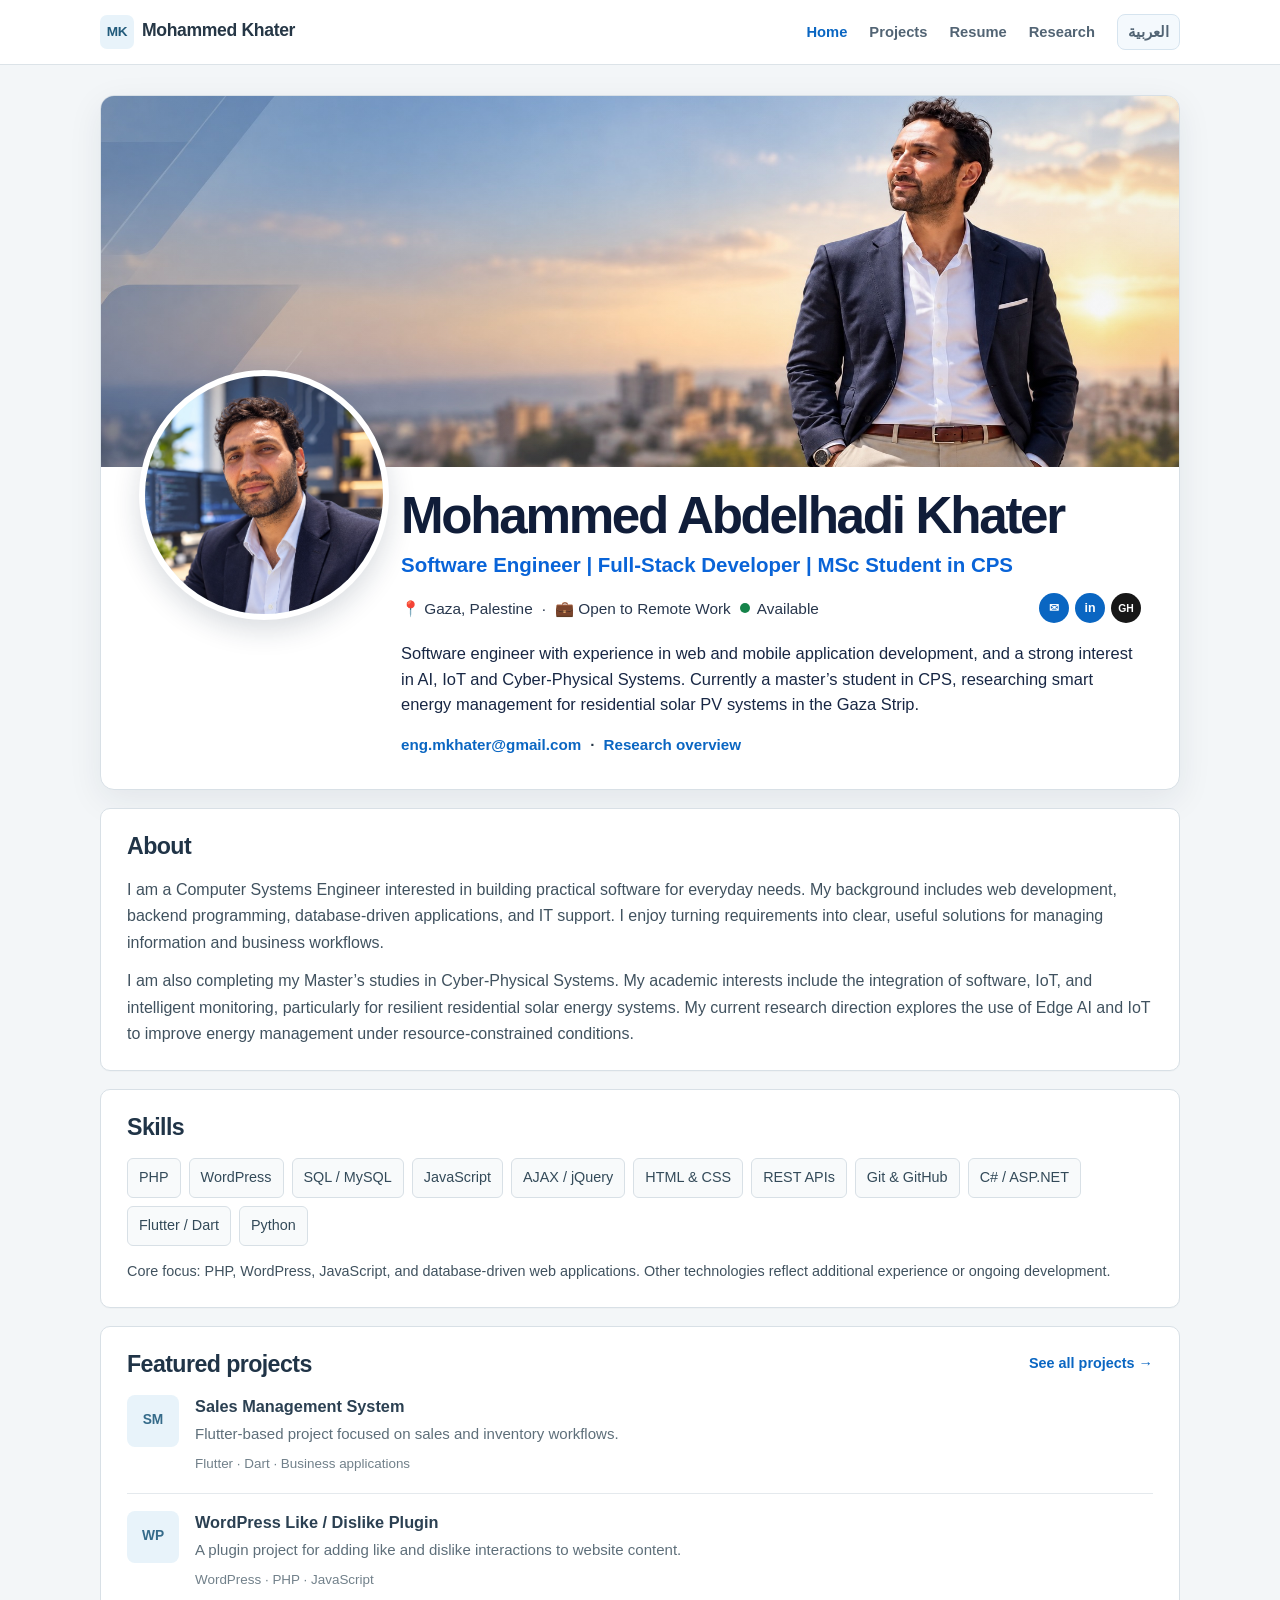
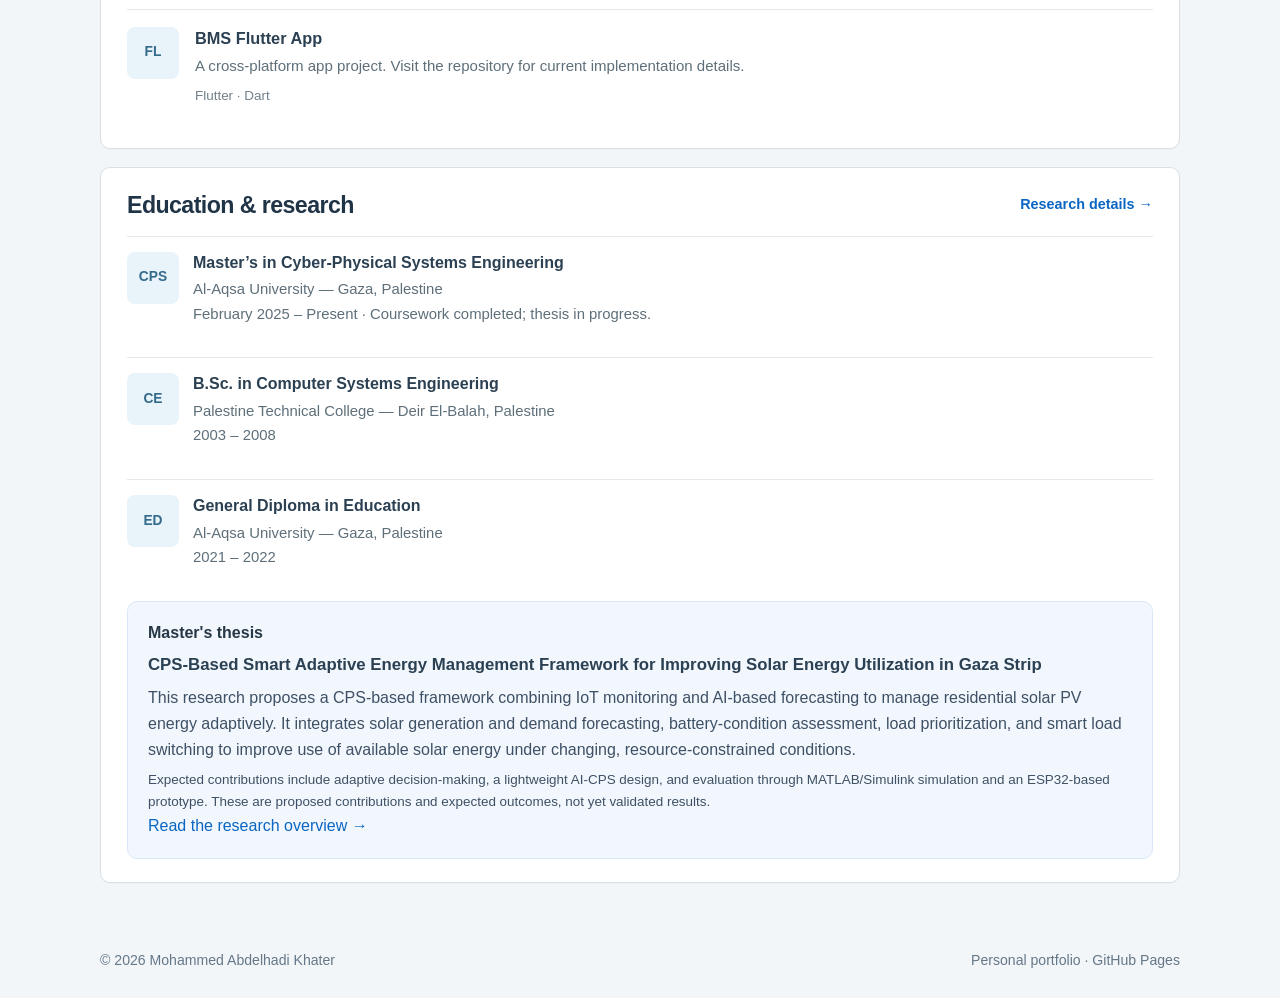
==== commit d2d624cc: "Add Google site verification meta tag Added Google site verification meta tag to the head section." ====
--- a/index.html
+++ b/index.html
@@ -1,6 +1,9 @@
 <!doctype html>
 <html lang="en">
 <head>
+  
+<meta name="google-site-verification" content="BjwXb97oBnz3H0t9JFVJB-kSe174lg1Z_mQmykrvWAI" />
+
 <meta charset="utf-8">
 <meta name="viewport" content="width=device-width, initial-scale=1">
 <meta name="description" content="Mohammed Abdelhadi Khater — Computer Systems Engineer and software developer with interests in Cyber-Physical Systems, IoT, and Edge AI.">
@@ -46,4 +49,4 @@
 </main>
 <footer class="footer"><div class="wrap footer-inner"><span>© <span id="year">2026</span> Mohammed Abdelhadi Khater</span><span>Personal portfolio · GitHub Pages</span></div></footer>
 <script>document.getElementById('year').textContent=new Date().getFullYear();(function(){var choice=localStorage.getItem('site-language');var lang=(navigator.language||'en').toLowerCase();if(!choice&&lang.startsWith('ar'))location.replace('index-ar.html');})();</script>
-</body></html>+</body></html>
--- a/style.css
+++ b/style.css
@@ -123,3 +123,35 @@
  .profile-home .profile-title-row .identity-actions{order:2;margin-top:2px}
  .arabic-home .profile-title-row .identity-actions{order:2}
 }
+
+/* Contact icons belong on the location / availability line, not beside the name */
+.profile-home .profile-title-row .identity-actions{display:none}
+.profile-home .profile-location{display:flex;align-items:center;gap:9px;flex-wrap:wrap}
+.profile-home .profile-location .inline-social-actions{display:inline-flex;align-items:center;gap:6px;margin:0 0 0 auto;padding:0;flex:0 0 auto}
+.profile-home .profile-location .inline-social-actions .social-link{width:30px;height:30px;font-size:.78rem;margin:0}
+.profile-home .profile-location .inline-social-actions .github-social{font-size:.65rem}
+.arabic-home .profile-location .inline-social-actions{margin-left:0;margin-right:auto}
+@media(max-width:760px){
+ .profile-home .profile-location .inline-social-actions .social-link{width:28px;height:28px}
+}
+
+/* Mobile: reserve space below the overlapping portrait before the name */
+@media(max-width:760px){
+ .profile-home .profile-title-row{margin-top:82px}
+ .profile-home .profile-photo{z-index:2}
+}
+@media(max-width:420px){
+ .profile-home .profile-title-row{margin-top:70px}
+}
+
+/* Keep the portrait at its original mobile overlap position */
+@media(max-width:760px){
+ .profile-home .profile-photo{top:-76px}
+}
+@media(max-width:420px){
+ .profile-home .profile-photo{top:-62px}
+}
+
+/* Fine-tune mobile portrait position as requested */
+@media(max-width:760px){.profile-home .profile-photo{top:-128px}}
+@media(max-width:420px){.profile-home .profile-photo{top:-128px}}
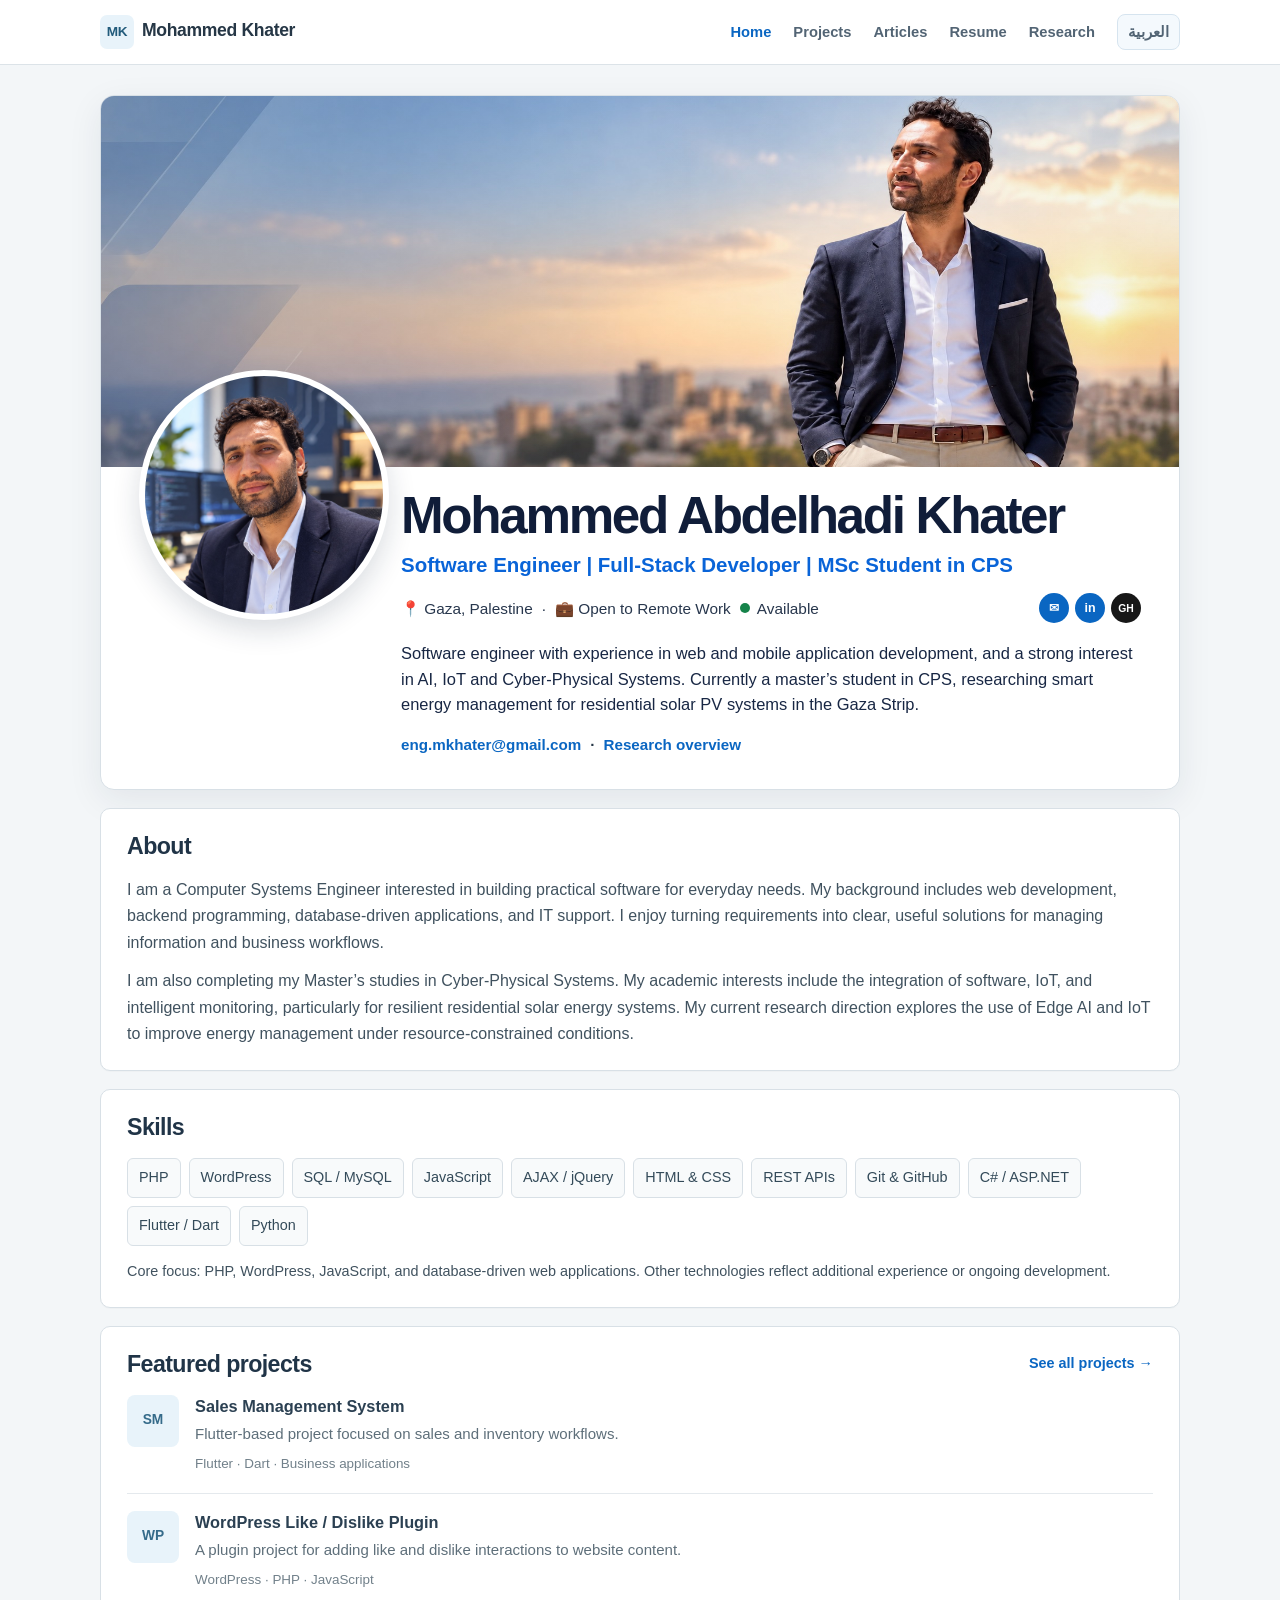
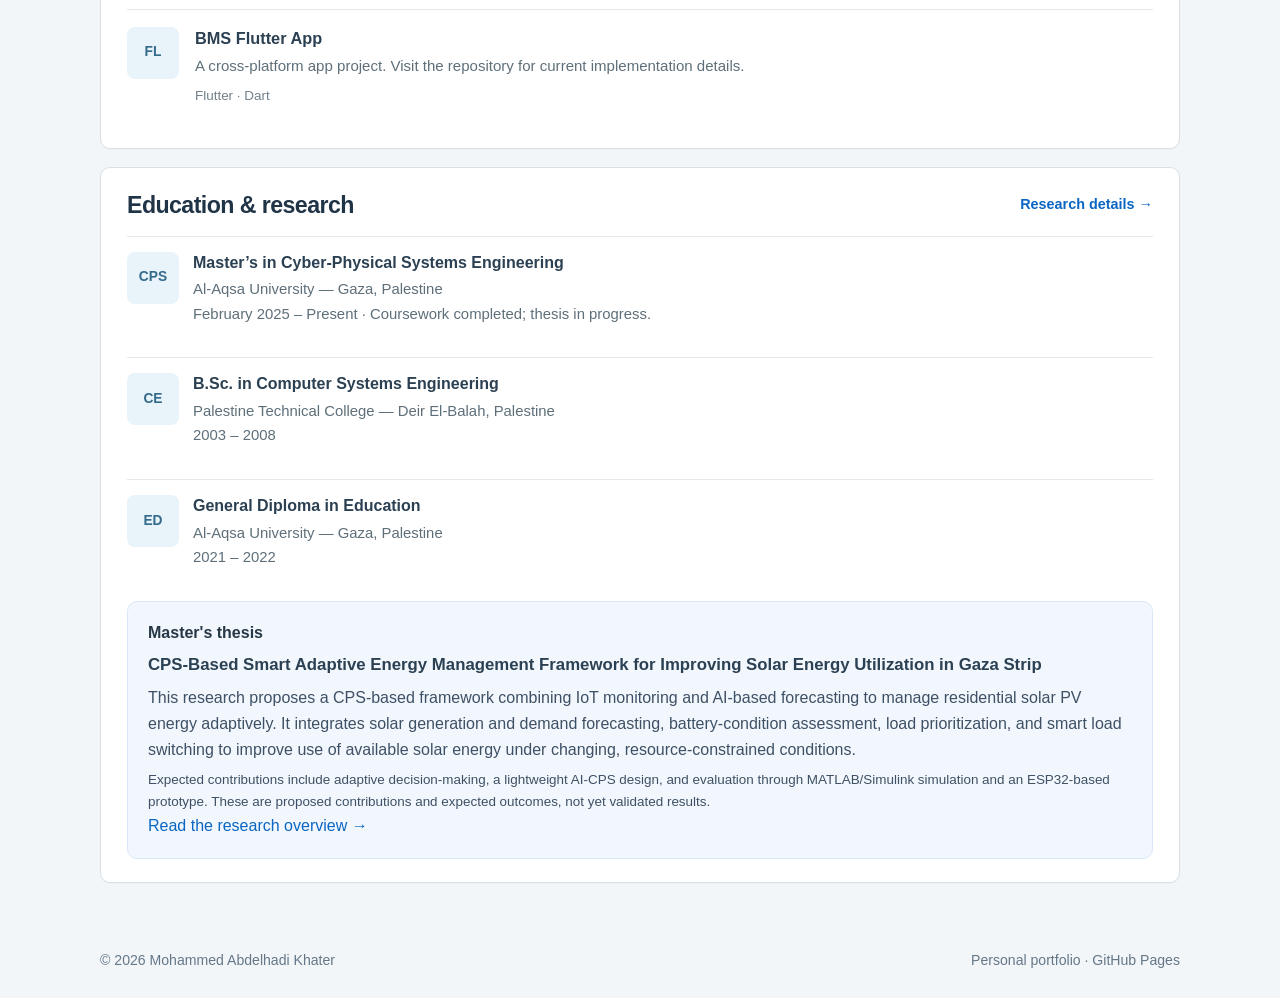
==== commit 4477e65b: "Add articles link to site navigation" ====
--- a/index.html
+++ b/index.html
@@ -3,7 +3,7 @@
 <head>
   
 <meta name="google-site-verification" content="BjwXb97oBnz3H0t9JFVJB-kSe174lg1Z_mQmykrvWAI" />
-
+  
 <meta charset="utf-8">
 <meta name="viewport" content="width=device-width, initial-scale=1">
 <meta name="description" content="Mohammed Abdelhadi Khater — Computer Systems Engineer and software developer with interests in Cyber-Physical Systems, IoT, and Edge AI.">
@@ -15,7 +15,7 @@
 <body class="profile-home">
 <header class="site-header"><div class="wrap nav">
 <a class="brand" href="index.html"><span class="brand-mark">MK</span>Mohammed Khater</a>
-<nav class="nav-links" aria-label="Main navigation"><a class="active" href="index.html">Home</a><a href="projects.html">Projects</a><a href="resume.html">Resume</a><a href="research.html">Research</a><a class="language-switch" href="index-ar.html" onclick="localStorage.setItem(\'site-language\',\'ar\')">العربية</a></nav>
+<nav class="nav-links" aria-label="Main navigation"><a class="active" href="index.html">Home</a><a href="projects.html">Projects</a><a href="articles.html">Articles</a><a href="resume.html">Resume</a><a href="research.html">Research</a><a class="language-switch" href="index-ar.html" onclick="localStorage.setItem(\'site-language\',\'ar\')">العربية</a></nav>
 </div></header>
 <main class="profile-layout wrap">
 <div class="profile-main">
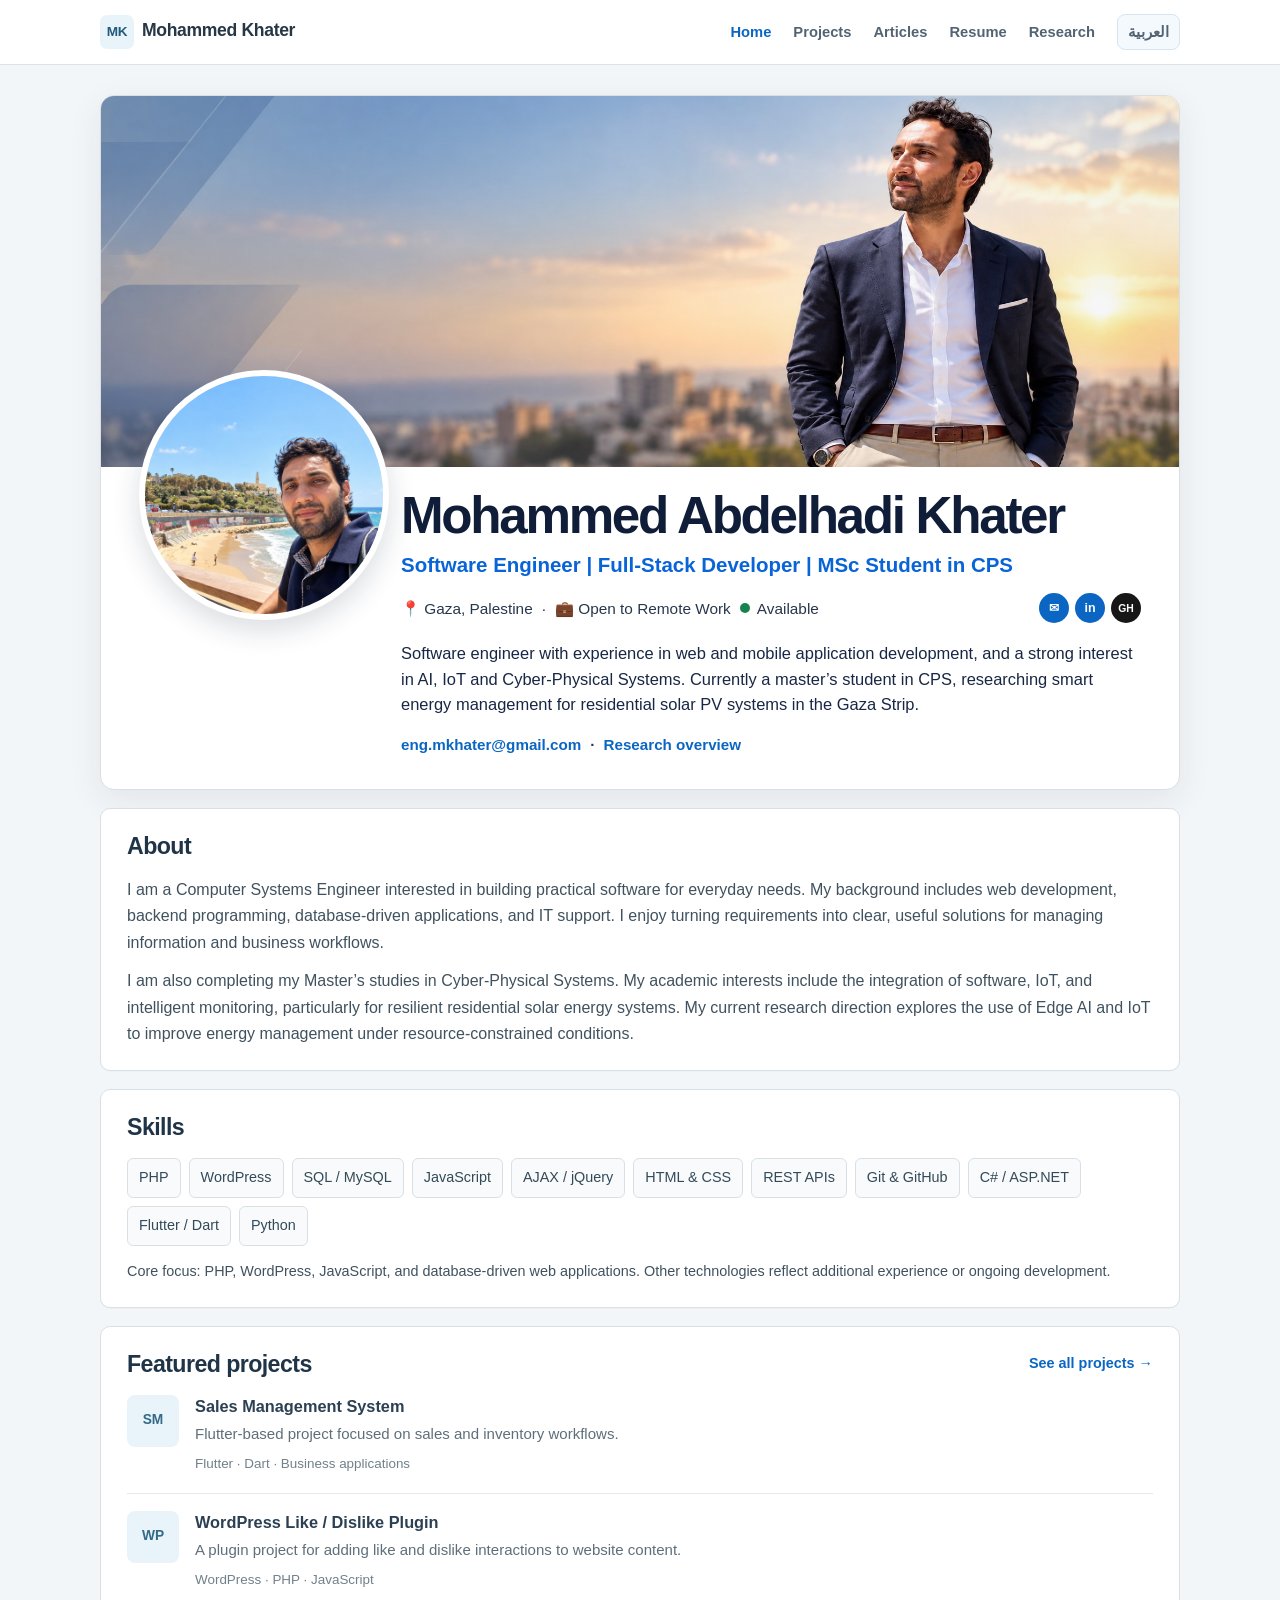
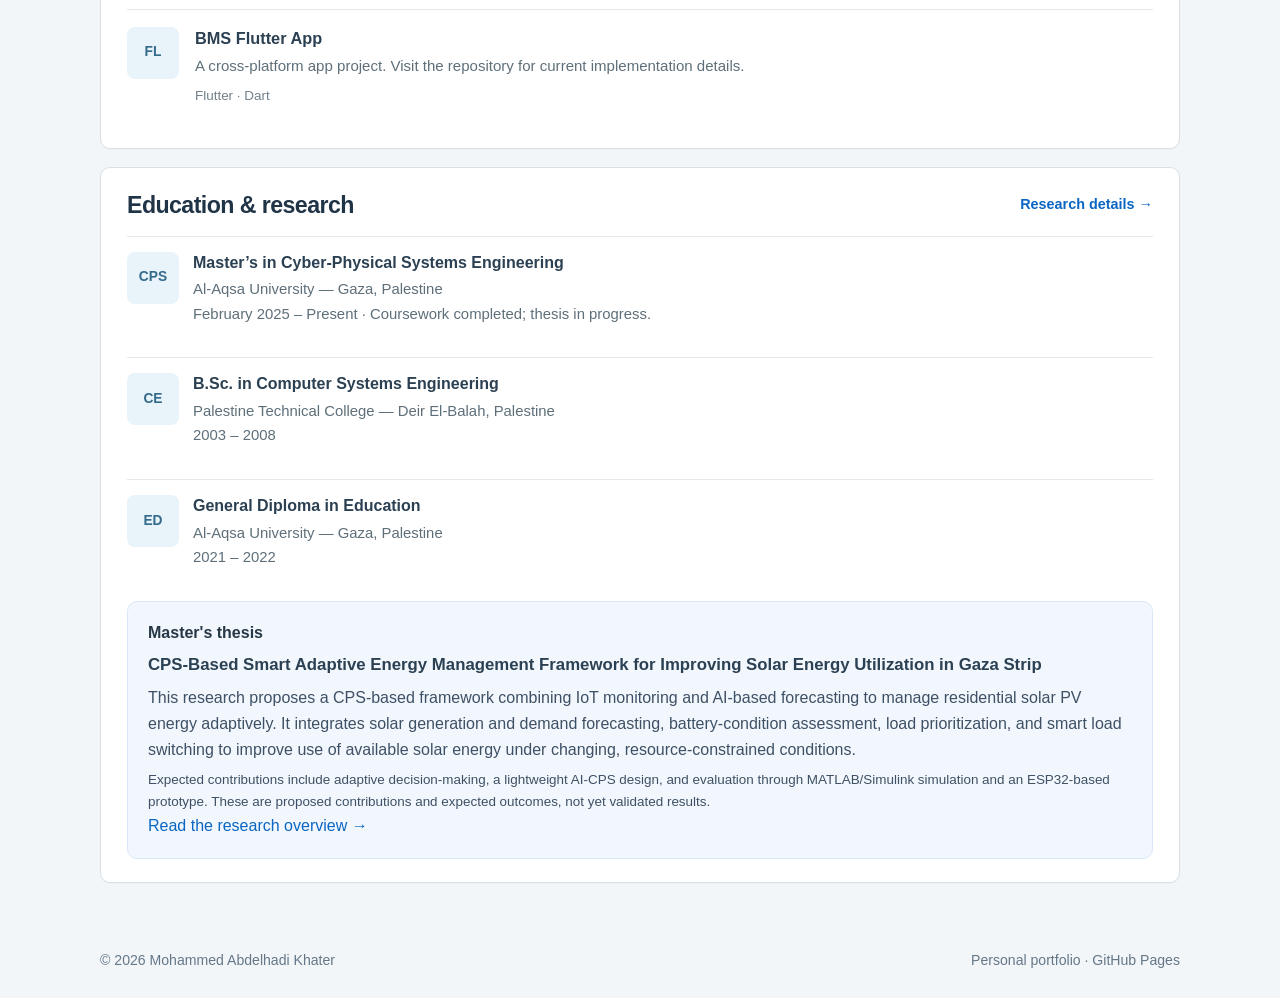
==== commit b65f3642: "Add person structured data for name variants" ====
--- a/index.html
+++ b/index.html
@@ -11,6 +11,24 @@
 <meta name="theme-color" content="#f3f6f8">
 <title>Mohammed Abdelhadi Khater | Software & CPS</title>
 <link rel="stylesheet" href="style.css">
+
+<script type="application/ld+json">
+{
+  "@context": "https://schema.org",
+  "@type": "Person",
+  "@id": "https://makhater.github.io/#person",
+  "name": "Mohammed Abdelhadi Khater",
+  "alternateName": ["Mohammed Khater", "Mohamed Abdelhadi Khater", "محمد خاطر", "محمد عبد الهادي خاطر"],
+  "url": "https://makhater.github.io/",
+  "image": "https://makhater.github.io/assets/MohammedKhater_profile-photo.jpg",
+  "jobTitle": "Software Engineer and Web Developer",
+  "sameAs": [
+    "https://github.com/makhater",
+    "https://linkedin.com/in/makhater/",
+    "https://mohammedkhater.hashnode.dev"
+  ]
+}
+</script>
 </head>
 <body class="profile-home">
 <header class="site-header"><div class="wrap nav">
